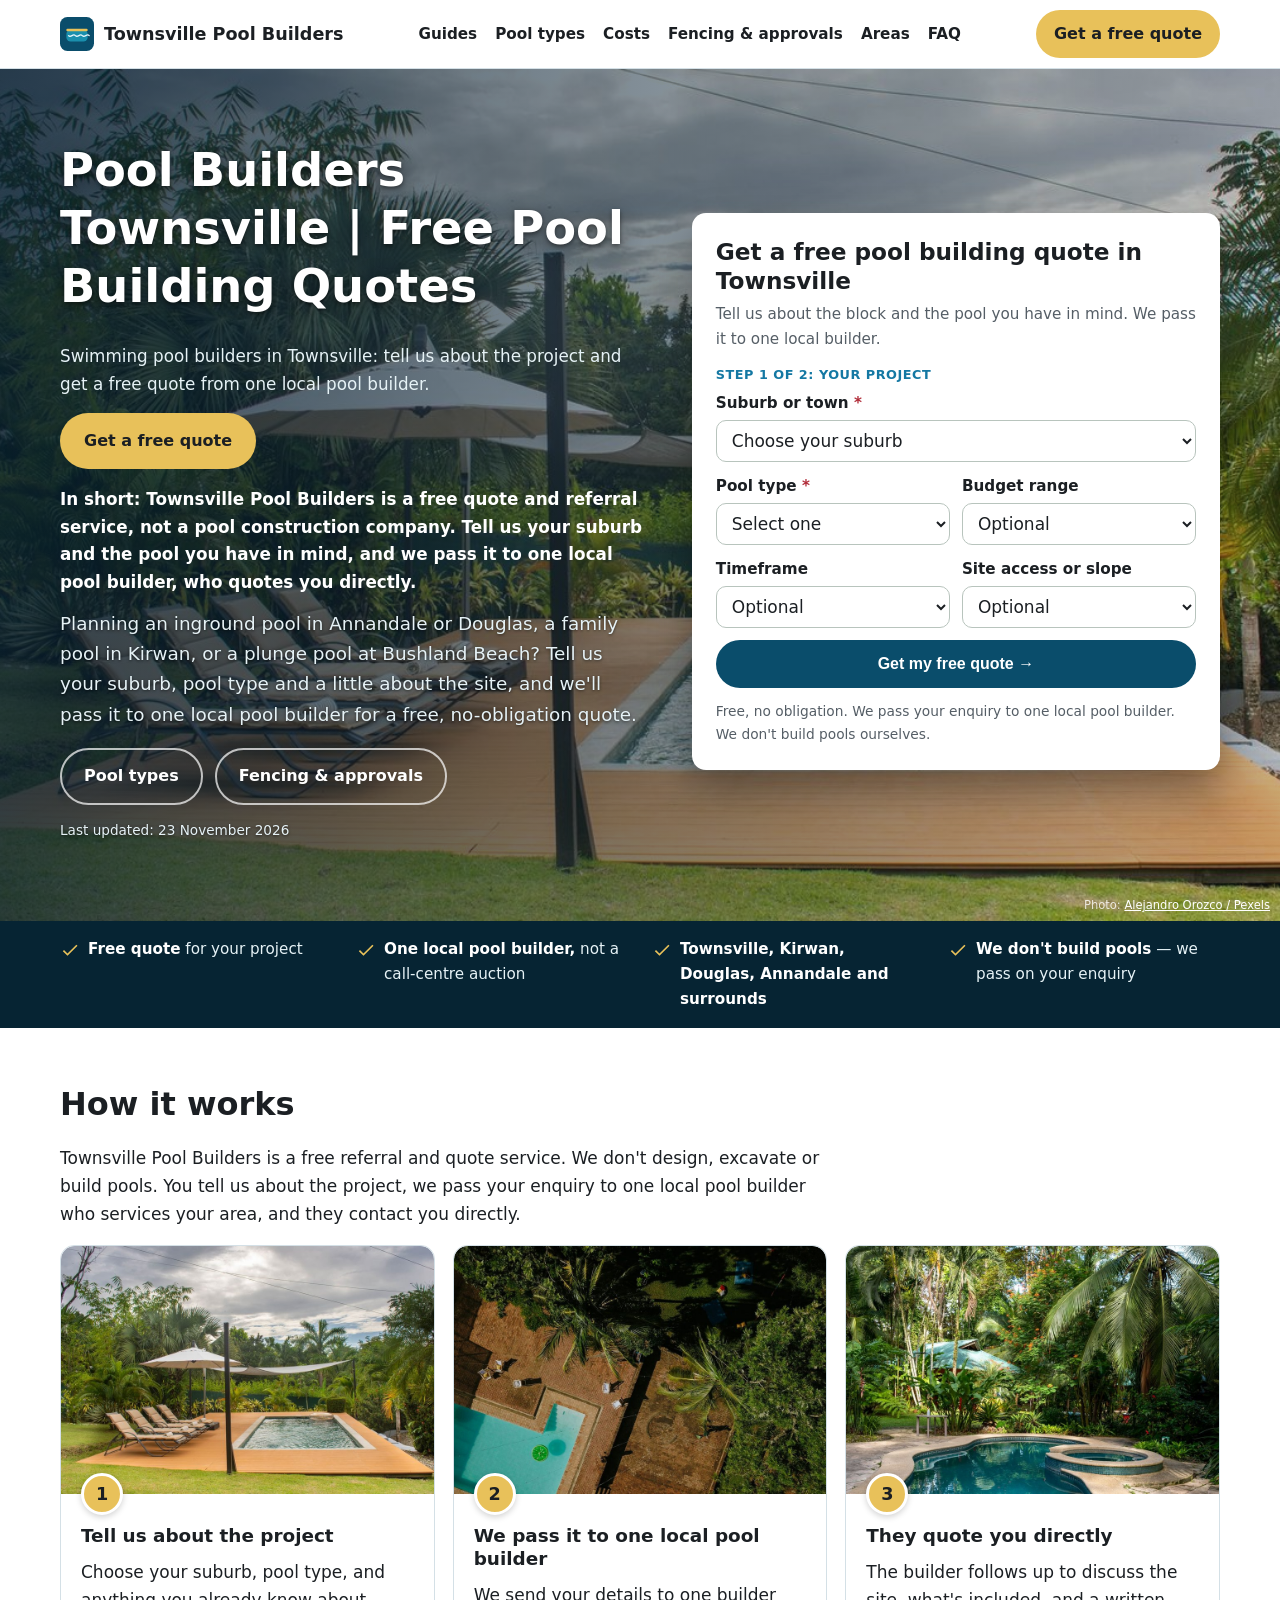
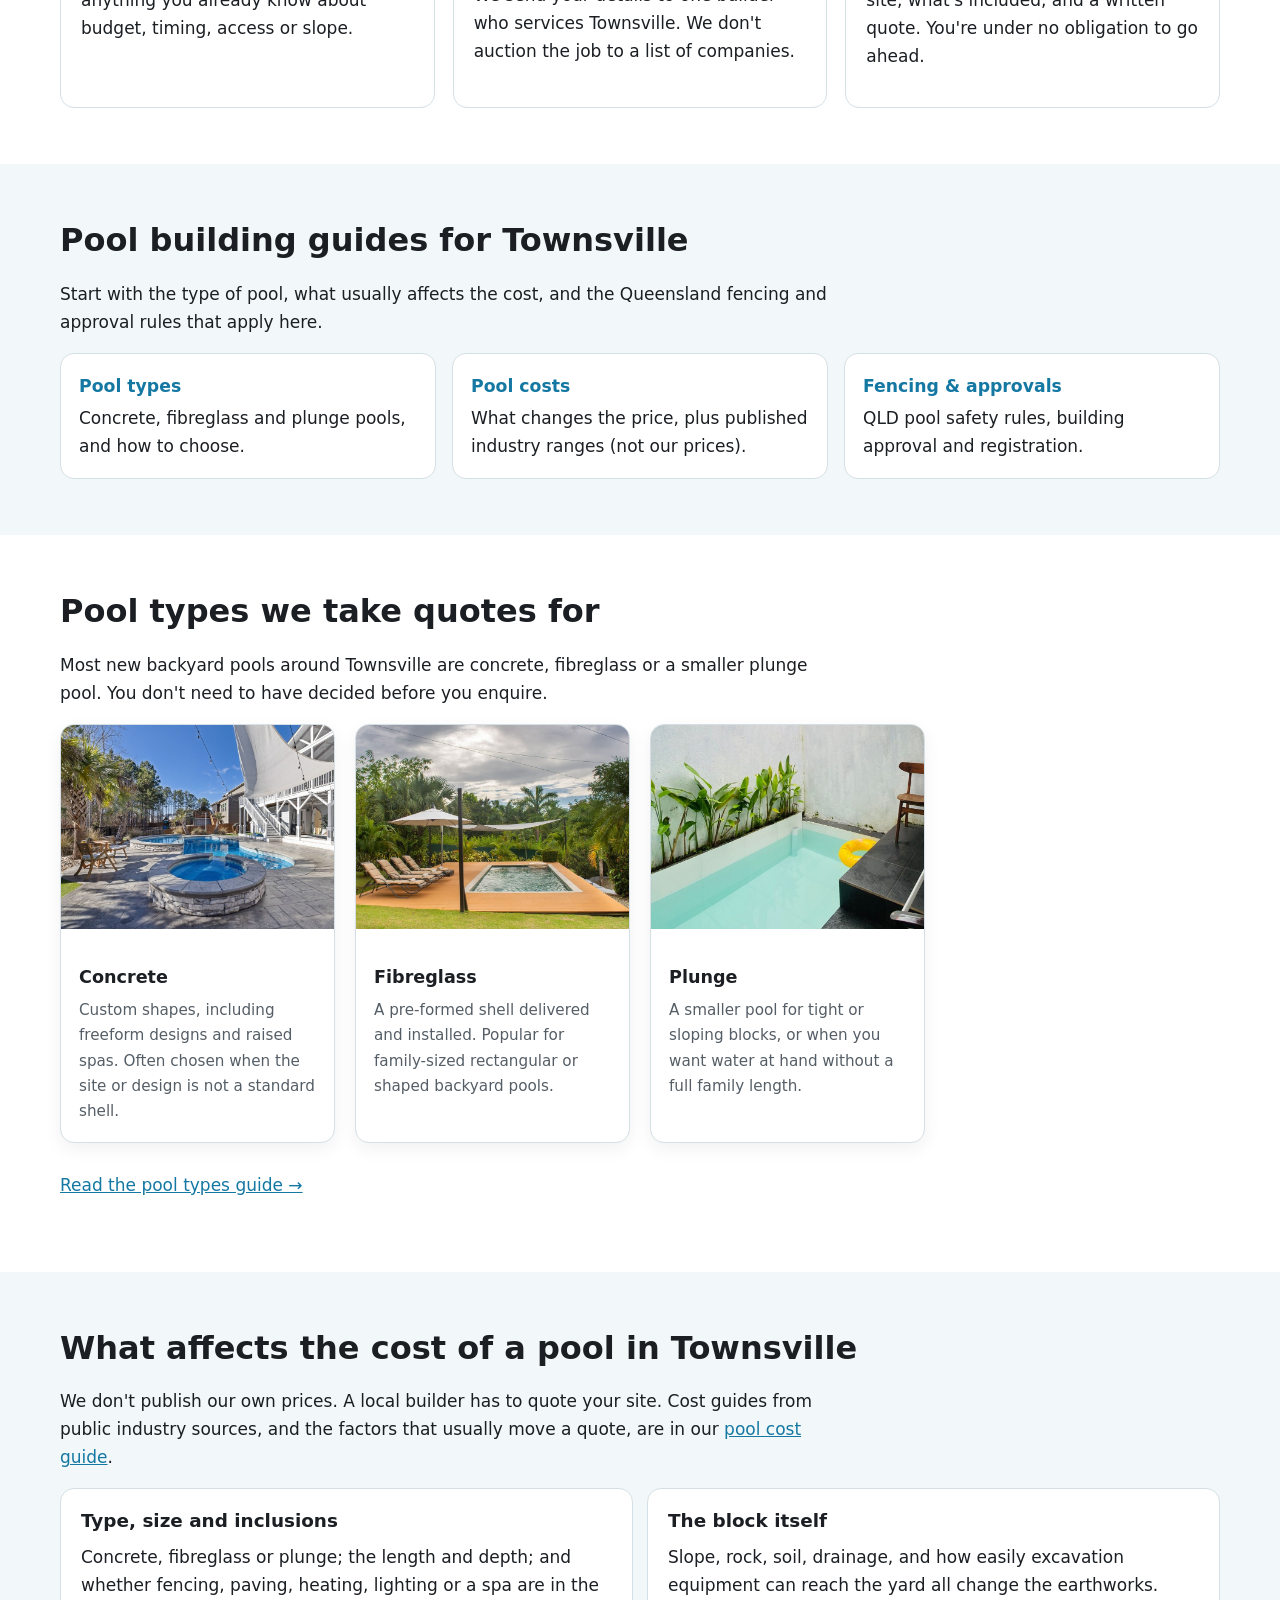
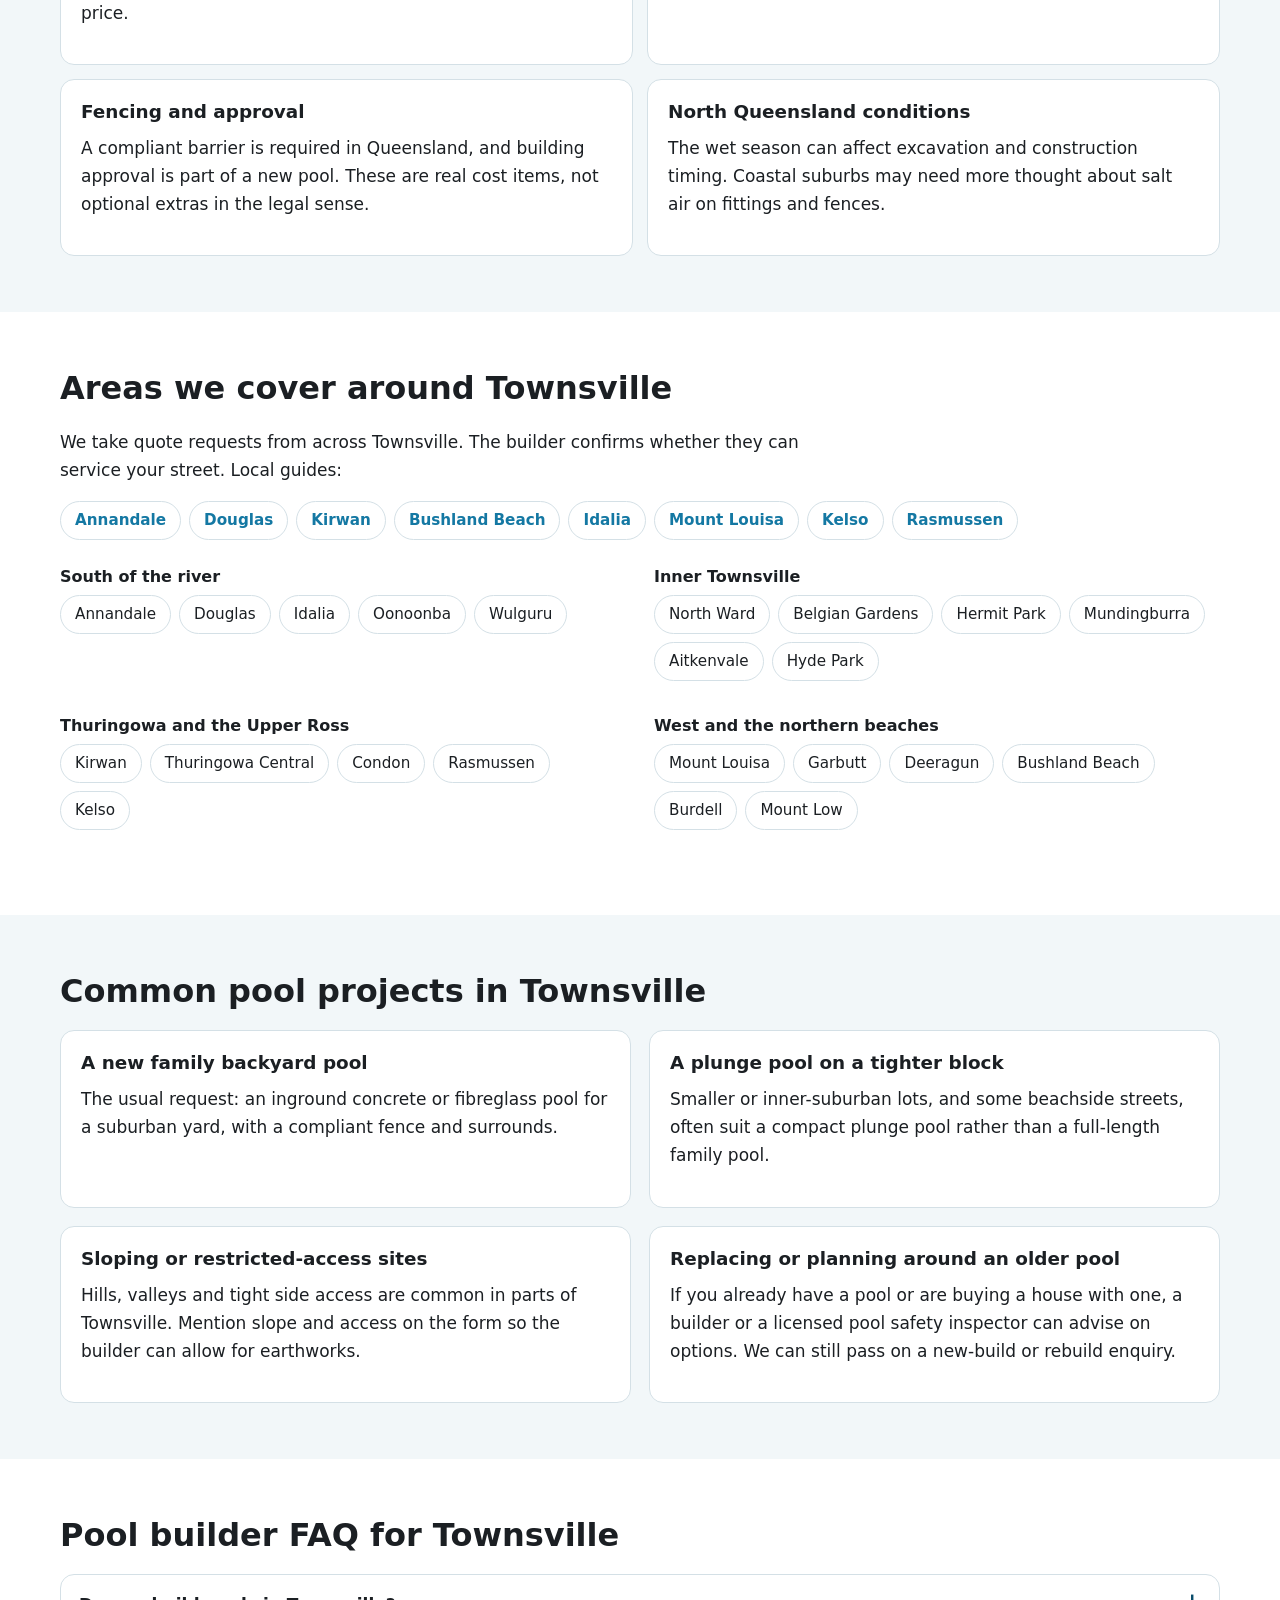
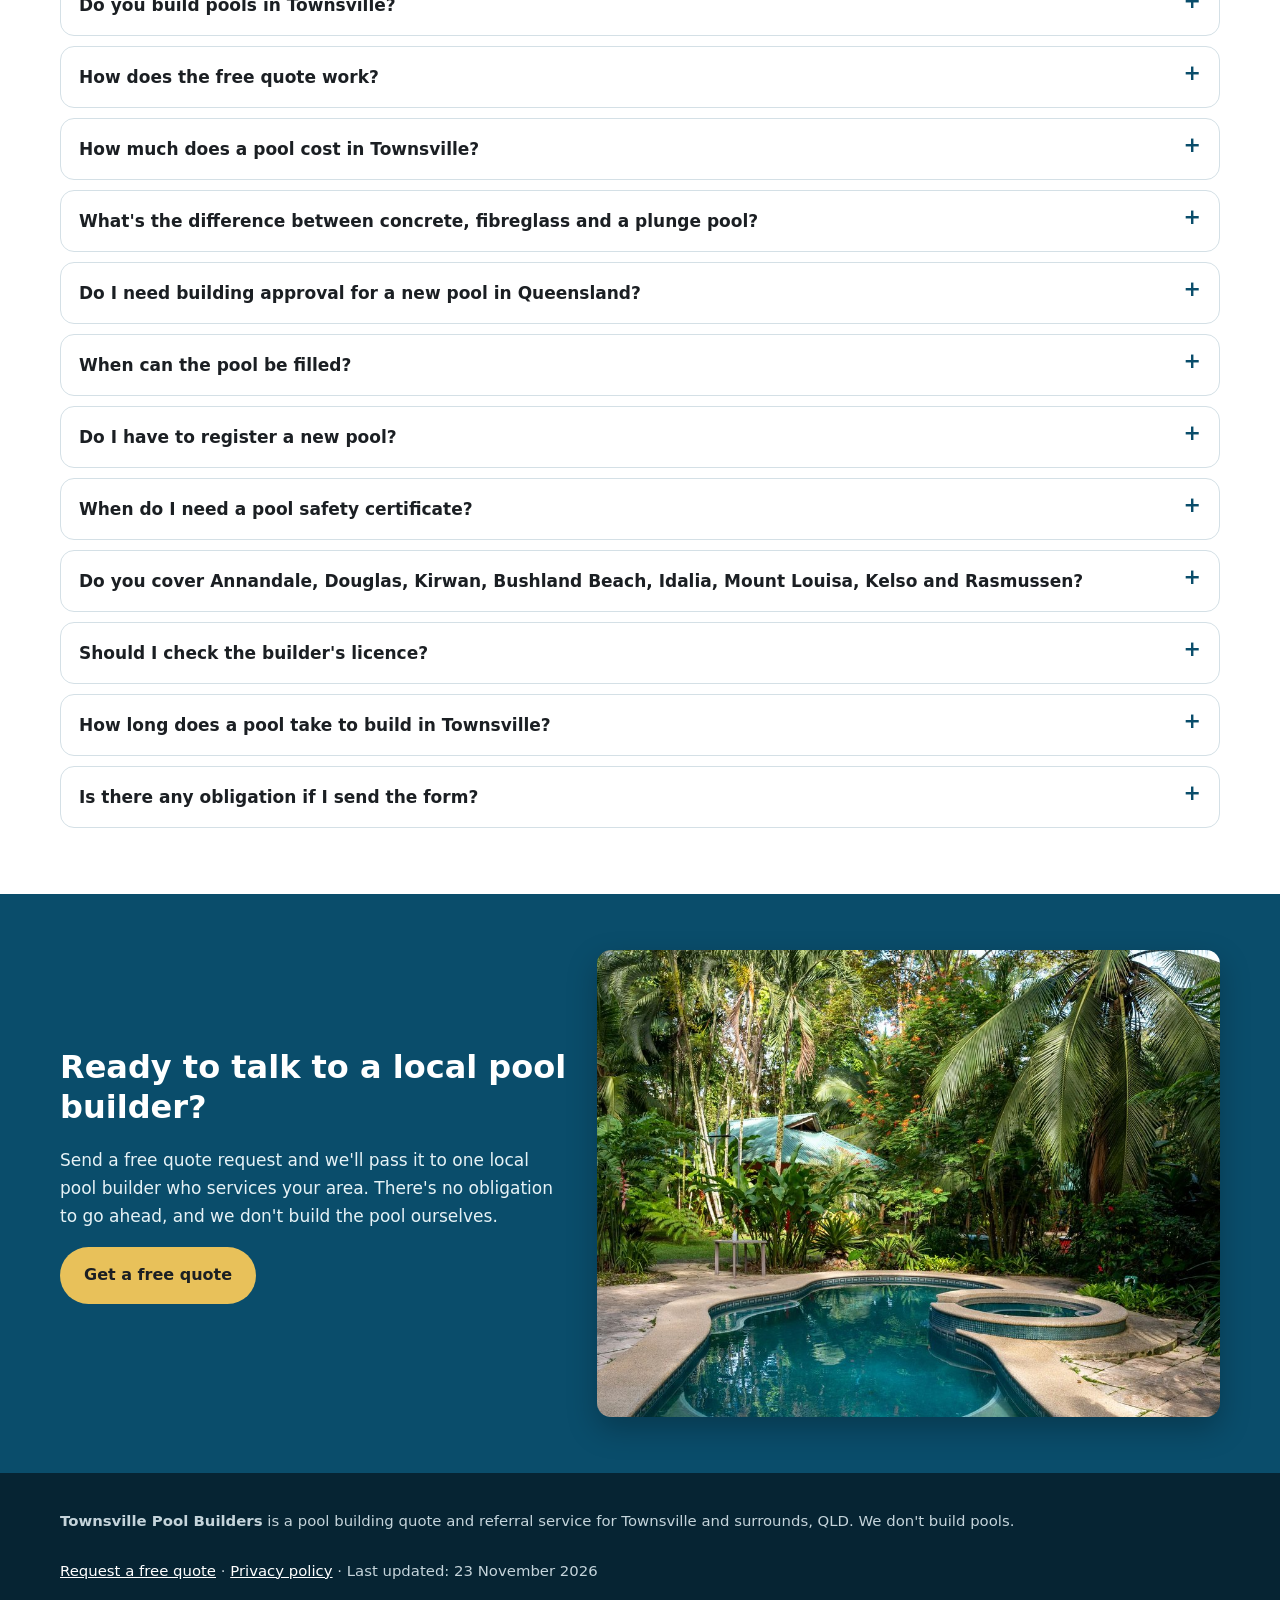
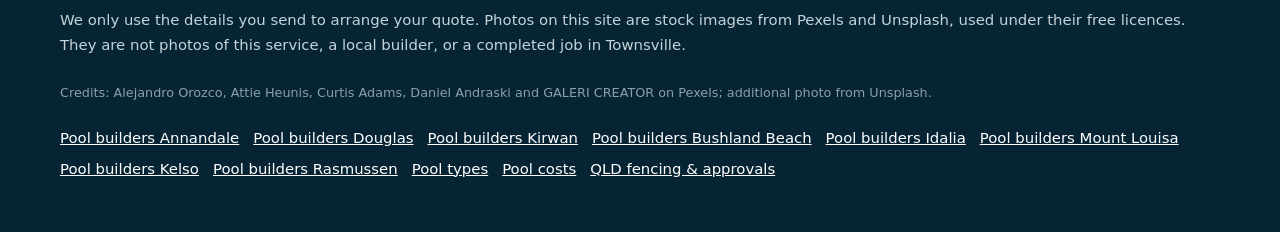
==== index.html @ 5fdb7c72 "Initial townsvillepoolbuilders.com.au lead site (static GitHub Pages)" ====
<!doctype html>
<html lang="en-AU">
<head>
<meta charset="utf-8">
<!-- Search Console verification meta tag goes here once the property is created -->
<meta name="viewport" content="width=device-width, initial-scale=1">
<title>Pool Builders Townsville | Free Pool Building Quotes</title>
<meta name="description" content="Pool builders in Townsville, including Annandale, Douglas, Kirwan, Bushland Beach, Idalia, Mount Louisa, Kelso and Rasmussen. Get a free quote from one local pool builder. We don&#x27;t build pools ourselves.">
<link rel="canonical" href="https://townsvillepoolbuilders.com.au/">
<link rel="icon" href="favicon.svg" type="image/svg+xml">
<meta name="theme-color" content="#0a4d6b">
<meta property="og:type" content="website">
<meta property="og:locale" content="en_AU">
<meta property="og:site_name" content="Townsville Pool Builders">
<meta property="og:title" content="Pool Builders Townsville | Free Pool Building Quotes">
<meta property="og:description" content="Pool builders in Townsville, including Annandale, Douglas, Kirwan, Bushland Beach, Idalia, Mount Louisa, Kelso and Rasmussen. Get a free quote from one local pool builder. We don&#x27;t build pools ourselves.">
<meta property="og:url" content="https://townsvillepoolbuilders.com.au/">
<meta property="og:image" content="https://townsvillepoolbuilders.com.au/img/hero.jpg">
<meta name="twitter:card" content="summary_large_image">
<meta name="twitter:image" content="https://townsvillepoolbuilders.com.au/img/hero.jpg">
<script>document.documentElement.classList.add('js')</script>
<link rel="stylesheet" href="styles.css">
<!-- GA4: Google tag (gtag.js) goes here once the GA4 property for townsvillepoolbuilders.com.au is created.
<script async src="https://www.googletagmanager.com/gtag/js?id=G-XXXXXXXXXX"></script>
<script>window.dataLayer=window.dataLayer||[];function gtag(){dataLayer.push(arguments);}gtag('js',new Date());gtag('config','G-XXXXXXXXXX');</script>
-->
<script type="application/ld+json">
{
 "@context": "https://schema.org",
 "@type": "WebPage",
 "@id": "https://townsvillepoolbuilders.com.au/#webpage",
 "url": "https://townsvillepoolbuilders.com.au/",
 "name": "Pool Builders Townsville | Free Pool Building Quotes",
 "description": "Pool builders in Townsville, including Annandale, Douglas, Kirwan, Bushland Beach, Idalia, Mount Louisa, Kelso and Rasmussen. Get a free quote from one local pool builder. We don't build pools ourselves.",
 "inLanguage": "en-AU",
 "dateModified": "2026-11-23",
 "isPartOf": { "@id": "https://townsvillepoolbuilders.com.au/#website" },
 "about": { "@id": "https://townsvillepoolbuilders.com.au/#business" }
}
</script>
<script type="application/ld+json">
{
 "@context": "https://schema.org",
 "@type": "LocalBusiness",
 "@id": "https://townsvillepoolbuilders.com.au/#business",
 "name": "Townsville Pool Builders",
 "url": "https://townsvillepoolbuilders.com.au/",
 "description": "Pool builders in Townsville, including Annandale, Douglas, Kirwan, Bushland Beach, Idalia, Mount Louisa, Kelso and Rasmussen. Get a free quote from one local pool builder. We don't build pools ourselves. A free referral and quote service. It doesn't build pools; one local pool builder quotes and builds.",
 "image": "https://townsvillepoolbuilders.com.au/img/hero.jpg",
 "areaServed": [
  {
   "@type": "Place",
   "name": "Townsville City Council, QLD"
  },
  {
   "@type": "Place",
   "name": "Townsville City, QLD, QLD"
  },
  {
   "@type": "Place",
   "name": "Annandale, QLD, QLD"
  },
  {
   "@type": "Place",
   "name": "Douglas, QLD, QLD"
  },
  {
   "@type": "Place",
   "name": "Kirwan, QLD, QLD"
  },
  {
   "@type": "Place",
   "name": "Bushland Beach, QLD, QLD"
  },
  {
   "@type": "Place",
   "name": "Idalia, QLD, QLD"
  },
  {
   "@type": "Place",
   "name": "Mount Louisa, QLD, QLD"
  },
  {
   "@type": "Place",
   "name": "Kelso, QLD, QLD"
  },
  {
   "@type": "Place",
   "name": "Rasmussen, QLD, QLD"
  },
  {
   "@type": "Place",
   "name": "North Ward, QLD, QLD"
  },
  {
   "@type": "Place",
   "name": "Aitkenvale, QLD, QLD"
  },
  {
   "@type": "Place",
   "name": "Deeragun, QLD, QLD"
  }
 ],
 "knowsAbout": ["Pool builders", "Inground pools", "Fibreglass pools", "Concrete pools", "Plunge pools", "Queensland pool fencing and approvals"]
}
</script>
<script type="application/ld+json">
{
 "@context": "https://schema.org",
 "@type": "WebSite",
 "dateModified": "2026-11-23",
 "@id": "https://townsvillepoolbuilders.com.au/#website",
 "name": "Townsville Pool Builders",
 "url": "https://townsvillepoolbuilders.com.au/",
 "inLanguage": "en-AU"
}
</script>
<script type="application/ld+json">
{
 "@context": "https://schema.org",
 "@type": "Service",
 "@id": "https://townsvillepoolbuilders.com.au/#service",
 "name": "Pool building quotes in Townsville",
 "serviceType": "Pool builder referral and quote service",
 "description": "Free pool building quotes in Townsville and surrounding suburbs. We pass your request to one local pool builder. We don't build pools.",
 "url": "https://townsvillepoolbuilders.com.au/",
 "provider": { "@id": "https://townsvillepoolbuilders.com.au/#business" },
 "areaServed": [
  {
   "@type": "Place",
   "name": "Townsville City Council, QLD"
  },
  {
   "@type": "Place",
   "name": "Townsville City, QLD, QLD"
  },
  {
   "@type": "Place",
   "name": "Annandale, QLD, QLD"
  },
  {
   "@type": "Place",
   "name": "Douglas, QLD, QLD"
  },
  {
   "@type": "Place",
   "name": "Kirwan, QLD, QLD"
  },
  {
   "@type": "Place",
   "name": "Bushland Beach, QLD, QLD"
  },
  {
   "@type": "Place",
   "name": "Idalia, QLD, QLD"
  },
  {
   "@type": "Place",
   "name": "Mount Louisa, QLD, QLD"
  },
  {
   "@type": "Place",
   "name": "Kelso, QLD, QLD"
  },
  {
   "@type": "Place",
   "name": "Rasmussen, QLD, QLD"
  },
  {
   "@type": "Place",
   "name": "North Ward, QLD, QLD"
  },
  {
   "@type": "Place",
   "name": "Aitkenvale, QLD, QLD"
  },
  {
   "@type": "Place",
   "name": "Deeragun, QLD, QLD"
  }
 ]
}
</script>
<script type="application/ld+json">
{
 "@context": "https://schema.org",
 "@type": "FAQPage",
 "mainEntity": [
  {
   "@type": "Question",
   "name": "Do you build pools in Townsville?",
   "acceptedAnswer": {
    "@type": "Answer",
    "text": "No. Townsville Pool Builders is a free referral and quote service. We don't design, excavate or build pools. We pass your enquiry to one local pool builder who services your area, and they contact you directly."
   }
  },
  {
   "@type": "Question",
   "name": "How does the free quote work?",
   "acceptedAnswer": {
    "@type": "Answer",
    "text": "Fill in the form with your suburb, the pool type you have in mind, and your contact details. We send that to one local pool builder. They follow up about a site visit and a written quote. There's no charge to enquire and no obligation to go ahead."
   }
  },
  {
   "@type": "Question",
   "name": "How much does a pool cost in Townsville?",
   "acceptedAnswer": {
    "@type": "Answer",
    "text": "It depends on the type, size, site, access, fencing and what's included. We don't publish our own prices. Public industry guides (linked in our <a href=\"/pool-costs/\">pool cost guide</a>) give national or Queensland ranges only. A local builder has to quote your block."
   }
  },
  {
   "@type": "Question",
   "name": "What's the difference between concrete, fibreglass and a plunge pool?",
   "acceptedAnswer": {
    "@type": "Answer",
    "text": "Concrete is built on site and can be custom shaped. Fibreglass is a pre-formed shell delivered and installed. A plunge pool is a smaller pool, in either construction, often used on tighter blocks. You can choose “Not sure” on the form. See our <a href=\"/pool-types/\">pool types guide</a>."
   }
  },
  {
   "@type": "Question",
   "name": "Do I need building approval for a new pool in Queensland?",
   "acceptedAnswer": {
    "@type": "Answer",
    "text": "Yes. The Queensland Government and the QBCC say a new swimming pool needs building development approval and must comply with the pool safety laws. In most cases the builder engages a private building certifier, who lodges documents with the local council. See our <a href=\"/qld-pool-fencing-approvals/\">fencing and approvals guide</a>."
   }
  },
  {
   "@type": "Question",
   "name": "When can the pool be filled?",
   "acceptedAnswer": {
    "@type": "Answer",
    "text": "The QBCC says the certifier who approved the pool must inspect and certify the pool fence before the pool is filled to a depth of 300 mm or more. A temporary fence can only be used in limited, certified circumstances."
   }
  },
  {
   "@type": "Question",
   "name": "Do I have to register a new pool?",
   "acceptedAnswer": {
    "@type": "Answer",
    "text": "Yes. All regulated pools must be registered with the QBCC. Registration is done through the QBCC pool register. The Queensland Government says you can be fined if the pool isn't registered."
   }
  },
  {
   "@type": "Question",
   "name": "When do I need a pool safety certificate?",
   "acceptedAnswer": {
    "@type": "Answer",
    "text": "A Form 23 pool safety certificate, issued only by a QBCC-licensed pool safety inspector, is required when you sell, buy or lease a property with a regulated pool. It is valid for two years for a non-shared pool and one year for a shared pool. A recent Form 17 from a building certifier can replace it in some cases."
   }
  },
  {
   "@type": "Question",
   "name": "Do you cover Annandale, Douglas, Kirwan, Bushland Beach, Idalia, Mount Louisa, Kelso and Rasmussen?",
   "acceptedAnswer": {
    "@type": "Answer",
    "text": "Yes, we take quote requests from across Townsville and those suburbs, and from nearby areas. The local builder confirms whether they can service your street."
   }
  },
  {
   "@type": "Question",
   "name": "Should I check the builder's licence?",
   "acceptedAnswer": {
    "@type": "Answer",
    "text": "Yes. The QBCC recommends checking the pool builder's licence and licence history before you accept a quote or sign a contract. For domestic building work over $3,300 you also need a written contract and the cooling-off and deposit rules in the QBCC's “Build a pool” guidance."
   }
  },
  {
   "@type": "Question",
   "name": "How long does a pool take to build in Townsville?",
   "acceptedAnswer": {
    "@type": "Answer",
    "text": "It varies with the pool type, the site, approvals and weather, including the wet season in North Queensland. We don't publish a standard timeframe. Ask the builder when they quote, and what's assumed in that estimate."
   }
  },
  {
   "@type": "Question",
   "name": "Is there any obligation if I send the form?",
   "acceptedAnswer": {
    "@type": "Answer",
    "text": "No. The request is free. You're not obliged to accept the quote or to go ahead with a build."
   }
  }
 ]
}
</script>


</head>
<body>
<a class="skip-link" href="#main">Skip to content</a>
<header class="site-header">
  <div class="wrap">
    <a class="brand" href="/" aria-label="Townsville Pool Builders home">
      <svg viewBox="0 0 64 64" aria-hidden="true"><rect width="64" height="64" rx="14" fill="#0a4d6b"/><rect x="12" y="24" width="40" height="22" rx="8" fill="#1a8fad"/><path d="M16 35c5 5 8-5 13 0s8-5 13 0 8-5 13 0" fill="none" stroke="#e8f6fb" stroke-width="2.4" stroke-linecap="round"/><rect x="12" y="22" width="40" height="5" rx="2" fill="#e8c15a"/></svg>
      Townsville Pool Builders
    </a>
    <nav class="nav" aria-label="Main">
      <a href="/#guides">Guides</a><a href="/pool-types/">Pool types</a><a href="/pool-costs/">Costs</a><a href="/qld-pool-fencing-approvals/">Fencing &amp; approvals</a><a href="/#areas">Areas</a><a href="/#faq">FAQ</a>
    </nav>
    <a class="btn btn-call header-call" href="#quote">Get a free quote</a>
  </div>
</header>
<main id="main">
<section class="hero" aria-labelledby="h1">
  <picture class="hero-bg">
    <source media="(max-width: 700px)" srcset="img/hero-mobile.jpg" width="684" height="720">
    <img src="img/hero.jpg" width="1280" height="720" alt="Rectangular inground pool with a timber deck, sun lounges and tropical planting" fetchpriority="high" decoding="async">
  </picture>
  <div class="wrap hero-grid">
    <div class="hero-copy">
      <h1 id="h1">Pool Builders Townsville | Free Pool Building Quotes</h1>
      <p class="h3-tag">Swimming pool builders in Townsville: tell us about the project and get a free quote from one local pool builder.</p>
      <p class="h3-cta"><a class="btn btn-call btn-xl" href="#quote">Get a free quote</a></p>
      <p class="summary">In short: Townsville Pool Builders is a free quote and referral service, not a pool construction company. Tell us your suburb and the pool you have in mind, and we pass it to one local pool builder, who quotes you directly.</p>
      <p class="lead">Planning an inground pool in Annandale or Douglas, a family pool in Kirwan, or a plunge pool at Bushland Beach? Tell us your suburb, pool type and a little about the site, and we'll pass it to one local pool builder for a free, no-obligation quote.</p>
      <div class="ctas"><a class="btn btn-ghost" href="/pool-types/">Pool types</a><a class="btn btn-ghost" href="/qld-pool-fencing-approvals/">Fencing &amp; approvals</a></div>
      <p class="updated">Last updated: 23 November 2026</p>
    </div>
    <div class="hero-form-card" id="quote">
      <h2 id="quote-h">Get a free pool building quote in Townsville</h2>
      <p class="form-intro">Tell us about the block and the pool you have in mind. We pass it to one local builder.</p>
      <form class="quote-form two-step" id="quote-form" action="https://formsubmit.co/quotes@townsvillepoolbuilders.com.au" method="post" novalidate>
        <input type="hidden" name="_subject" value="New quote request – townsvillepoolbuilders.com.au">
        <input type="hidden" name="_captcha" value="true">
        <input type="hidden" name="_template" value="table">
        <input type="hidden" name="_next" value="https://townsvillepoolbuilders.com.au/thanks.html?lead=1">
        <input type="hidden" name="_autoresponse" value="Thanks for your pool building request. We&#x27;ve received it and are passing it to a local pool builder, who&#x27;ll be in touch shortly about your project.">
        <input type="text" name="_honey" style="display:none" tabindex="-1" autocomplete="off" aria-hidden="true">
        <input type="hidden" name="source" value="townsvillepoolbuilders.com.au">
        <fieldset class="step step-1">
          <legend class="step-label">Step 1 of 2: your project</legend>
          <div class="full"><label for="suburb">Suburb or town <span class="req" aria-hidden="true">*</span></label>
            <select id="suburb" name="suburb" required><option value="">Choose your suburb</option><option>Townsville City</option><option>North Ward</option><option>Belgian Gardens</option><option>South Townsville</option><option>Railway Estate</option><option>Hermit Park</option><option>Mundingburra</option><option>Pimlico</option><option>Aitkenvale</option><option>Annandale</option><option>Douglas</option><option>Idalia</option><option>Oonoonba</option><option>Wulguru</option><option>Stuart</option><option>Garbutt</option><option>Mount Louisa</option><option>Cranbrook</option><option>Heatley</option><option>Vincent</option><option>Gulliver</option><option>Currajong</option><option>West End</option><option>Hyde Park</option><option>Kirwan</option><option>Thuringowa Central</option><option>Condon</option><option>Rasmussen</option><option>Kelso</option><option>Deeragun</option><option>Bushland Beach</option><option>Burdell</option><option>Mount Low</option><option>Bohle Plains</option><option>Alice River</option><option value="Other">Other (tell us below)</option></select></div>
          <div class="full other-wrap"><label for="suburb_other">Other suburb or town</label><input id="suburb_other" name="suburb_other" type="text" autocomplete="address-level2"></div>
          <div><label for="pool_type">Pool type <span class="req" aria-hidden="true">*</span></label>
            <select id="pool_type" name="pool_type" required>
              <option value="">Select one</option>
              <option>Concrete</option>
              <option>Fibreglass</option>
              <option>Plunge</option>
              <option>Not sure</option>
            </select></div>
          <div><label for="budget">Budget range</label>
            <select id="budget" name="budget">
              <option value="">Optional</option>
              <option>Under $40,000</option>
              <option>$40,000–$70,000</option>
              <option>$70,000–$100,000</option>
              <option>$100,000–$150,000</option>
              <option>$150,000 or more</option>
              <option>Not sure / want advice</option>
            </select></div>
          <div><label for="timeframe">Timeframe</label>
            <select id="timeframe" name="timeframe">
              <option value="">Optional</option>
              <option>ASAP / within a month</option>
              <option>Next 1–3 months</option>
              <option>3–6 months</option>
              <option>6–12 months</option>
              <option>Just researching</option>
            </select></div>
          <div><label for="site">Site access or slope</label>
            <select id="site" name="site_access">
              <option value="">Optional</option>
              <option>Easy access, fairly level</option>
              <option>Narrow side access</option>
              <option>Sloping block</option>
              <option>Restricted access / tight site</option>
              <option>Not sure</option>
            </select></div>
          <div class="full js-only"><button class="btn btn-primary btn-block" type="button" id="to-step-2">Get my free quote →</button></div>
          <p class="microcopy full">Free, no obligation. We pass your enquiry to one local pool builder. We don't build pools ourselves.</p>
          <p class="form-error full" id="step1-error" role="alert" hidden>Please choose your suburb and pool type.</p>
        </fieldset>
        <fieldset class="step step-2" id="step-2">
          <legend class="step-label">Step 2 of 2: your details</legend>
          <div><label for="name">Name <span class="req" aria-hidden="true">*</span></label><input id="name" name="name" type="text" autocomplete="name" required></div>
          <div><label for="phone">Phone <span class="req" aria-hidden="true">*</span></label><input id="phone" name="phone" type="tel" autocomplete="tel" inputmode="tel" required></div>
          <div class="full"><label for="email">Email <span class="req" aria-hidden="true">*</span></label><input id="email" name="email" type="email" autocomplete="email" required></div>
          <div class="full"><label for="message">Anything else we should pass on?</label><textarea id="message" name="message" rows="2" placeholder="e.g. fibreglass family pool in Annandale, sloping backyard, want fencing included"></textarea></div>
          <p class="consent full">By sending this form you agree we can share your details with one local pool builder so they can quote for your project. See our <a href="privacy.html">privacy policy</a>.</p>
          <div class="full step2-actions"><button class="btn btn-primary" type="submit">Send my quote request</button><button class="btn-link js-only" type="button" id="back-1">← Back</button></div>
        </fieldset>
      </form>
    </div>
  </div>
  <p class="photo-credit">Photo: <a href="https://www.pexels.com/photo/tropical-backyard-pool-with-lounge-chairs-32509620/" rel="noopener">Alejandro Orozco / Pexels</a></p>
</section>
<section class="trust" aria-label="Why use this service">
  <ul class="wrap trust-list">
    <li><svg viewBox="0 0 24 24" aria-hidden="true"><path fill="currentColor" d="M9 16.2 4.8 12l-1.4 1.4L9 19 21 7l-1.4-1.4z"/></svg><span><strong>Free quote</strong> for your project</span></li>
    <li><svg viewBox="0 0 24 24" aria-hidden="true"><path fill="currentColor" d="M9 16.2 4.8 12l-1.4 1.4L9 19 21 7l-1.4-1.4z"/></svg><span><strong>One local pool builder,</strong> not a call-centre auction</span></li>
    <li><svg viewBox="0 0 24 24" aria-hidden="true"><path fill="currentColor" d="M9 16.2 4.8 12l-1.4 1.4L9 19 21 7l-1.4-1.4z"/></svg><span><strong>Townsville, Kirwan, Douglas, Annandale and surrounds</strong></span></li>
    <li><svg viewBox="0 0 24 24" aria-hidden="true"><path fill="currentColor" d="M9 16.2 4.8 12l-1.4 1.4L9 19 21 7l-1.4-1.4z"/></svg><span><strong>We don't build pools</strong> — we pass on your enquiry</span></li>
  </ul>
</section>
<section id="how" aria-labelledby="how-h">
  <div class="wrap">
    <h2 id="how-h">How it works</h2>
    <p class="intro">Townsville Pool Builders is a free referral and quote service. We don't design, excavate or build pools. You tell us about the project, we pass your enquiry to one local pool builder who services your area, and they contact you directly.</p>
    <div class="grid grid-3">
      <article class="card step-card">
        <div class="step-img"><img src="img/step1.jpg" width="900" height="600" alt="Backyard with an inground pool and timber deck, used to illustrate telling us about your project" decoding="async"></div>
        <div class="step-body"><span class="step-num">1</span>
          <h3>Tell us about the project</h3>
          <p>Choose your suburb, pool type, and anything you already know about budget, timing, access or slope.</p>
        </div>
      </article>
      <article class="card step-card">
        <div class="step-img"><img src="img/step2.jpg" width="900" height="600" alt="Aerial view of a backyard and pool, used to illustrate passing the enquiry to a local builder" decoding="async"></div>
        <div class="step-body"><span class="step-num">2</span>
          <h3>We pass it to one local pool builder</h3>
          <p>We send your details to one builder who services Townsville. We don't auction the job to a list of companies.</p>
        </div>
      </article>
      <article class="card step-card">
        <div class="step-img"><img src="img/step3.jpg" width="900" height="600" alt="Freeform backyard pool surrounded by tropical plants, used to illustrate a builder quote and site visit" decoding="async"></div>
        <div class="step-body"><span class="step-num">3</span>
          <h3>They quote you directly</h3>
          <p>The builder follows up to discuss the site, what's included, and a written quote. You're under no obligation to go ahead.</p>
        </div>
      </article>
    </div>
  </div>
</section>
<section class="alt" id="guides" aria-labelledby="guides-h">
  <div class="wrap">
    <h2 id="guides-h">Pool building guides for Townsville</h2>
    <p class="intro">Start with the type of pool, what usually affects the cost, and the Queensland fencing and approval rules that apply here.</p>
    <div class="guide-cards">
      <a href="/pool-types/"><strong>Pool types</strong> Concrete, fibreglass and plunge pools, and how to choose.</a>
      <a href="/pool-costs/"><strong>Pool costs</strong> What changes the price, plus published industry ranges (not our prices).</a>
      <a href="/qld-pool-fencing-approvals/"><strong>Fencing &amp; approvals</strong> QLD pool safety rules, building approval and registration.</a>
    </div>
  </div>
</section>
<section id="types" aria-labelledby="types-h">
  <div class="wrap">
    <h2 id="types-h">Pool types we take quotes for</h2>
    <p class="intro">Most new backyard pools around Townsville are concrete, fibreglass or a smaller plunge pool. You don't need to have decided before you enquire.</p>
    <div class="photo-cards type-grid">
      <a class="photo-card" href="/pool-types/#concrete">
        <span class="pc-img"><img src="img/type-concrete.jpg" width="900" height="675" alt="Concrete backyard pool with a raised spa and paved surround" decoding="async"></span>
        <span class="pc-body"><strong class="pc-title">Concrete</strong><span class="pc-text">Custom shapes, including freeform designs and raised spas. Often chosen when the site or design is not a standard shell.</span></span>
      </a>
      <a class="photo-card" href="/pool-types/#fibreglass">
        <span class="pc-img"><img src="img/type-fibreglass.jpg" width="900" height="675" alt="Rectangular inground pool with a timber deck and sun lounges" decoding="async"></span>
        <span class="pc-body"><strong class="pc-title">Fibreglass</strong><span class="pc-text">A pre-formed shell delivered and installed. Popular for family-sized rectangular or shaped backyard pools.</span></span>
      </a>
      <a class="photo-card" href="/pool-types/#plunge">
        <span class="pc-img"><img src="img/type-plunge.jpg" width="900" height="675" alt="Compact plunge pool in a small courtyard with planting along one side" decoding="async"></span>
        <span class="pc-body"><strong class="pc-title">Plunge</strong><span class="pc-text">A smaller pool for tight or sloping blocks, or when you want water at hand without a full family length.</span></span>
      </a>
    </div>
    <p><a href="/pool-types/">Read the pool types guide →</a></p>
  </div>
</section>
<section class="alt" id="costs" aria-labelledby="costs-h">
  <div class="wrap">
    <h2 id="costs-h">What affects the cost of a pool in Townsville</h2>
    <p class="intro">We don't publish our own prices. A local builder has to quote your site. Cost guides from public industry sources, and the factors that usually move a quote, are in our <a href="/pool-costs/">pool cost guide</a>.</p>
    <div class="factor-grid">
      <article class="card"><h3>Type, size and inclusions</h3><p>Concrete, fibreglass or plunge; the length and depth; and whether fencing, paving, heating, lighting or a spa are in the price.</p></article>
      <article class="card"><h3>The block itself</h3><p>Slope, rock, soil, drainage, and how easily excavation equipment can reach the yard all change the earthworks.</p></article>
      <article class="card"><h3>Fencing and approval</h3><p>A compliant barrier is required in Queensland, and building approval is part of a new pool. These are real cost items, not optional extras in the legal sense.</p></article>
      <article class="card"><h3>North Queensland conditions</h3><p>The wet season can affect excavation and construction timing. Coastal suburbs may need more thought about salt air on fittings and fences.</p></article>
    </div>
  </div>
</section>
<section id="areas" aria-labelledby="areas-h">
  <div class="wrap">
    <h2 id="areas-h">Areas we cover around Townsville</h2>
    <p class="intro">We take quote requests from across Townsville. The builder confirms whether they can service your street. Local guides:</p>
    <ul class="areas"><li><a href="/pool-builders-annandale/">Annandale</a></li><li><a href="/pool-builders-douglas/">Douglas</a></li><li><a href="/pool-builders-kirwan/">Kirwan</a></li><li><a href="/pool-builders-bushland-beach/">Bushland Beach</a></li><li><a href="/pool-builders-idalia/">Idalia</a></li><li><a href="/pool-builders-mount-louisa/">Mount Louisa</a></li><li><a href="/pool-builders-kelso/">Kelso</a></li><li><a href="/pool-builders-rasmussen/">Rasmussen</a></li></ul>
    <div class="area-groups">
    <div class="area-group"><h3>South of the river</h3>
      <ul class="areas"><li>Annandale</li><li>Douglas</li><li>Idalia</li><li>Oonoonba</li><li>Wulguru</li></ul></div>
    <div class="area-group"><h3>Inner Townsville</h3>
      <ul class="areas"><li>North Ward</li><li>Belgian Gardens</li><li>Hermit Park</li><li>Mundingburra</li><li>Aitkenvale</li><li>Hyde Park</li></ul></div>
    <div class="area-group"><h3>Thuringowa and the Upper Ross</h3>
      <ul class="areas"><li>Kirwan</li><li>Thuringowa Central</li><li>Condon</li><li>Rasmussen</li><li>Kelso</li></ul></div>
    <div class="area-group"><h3>West and the northern beaches</h3>
      <ul class="areas"><li>Mount Louisa</li><li>Garbutt</li><li>Deeragun</li><li>Bushland Beach</li><li>Burdell</li><li>Mount Low</li></ul></div>
    </div>
  </div>
</section>
<section class="alt" id="jobs" aria-labelledby="jobs-h">
  <div class="wrap">
    <h2 id="jobs-h">Common pool projects in Townsville</h2>
    <div class="grid grid-2">
      <article class="card"><h3>A new family backyard pool</h3><p>The usual request: an inground concrete or fibreglass pool for a suburban yard, with a compliant fence and surrounds.</p></article>
      <article class="card"><h3>A plunge pool on a tighter block</h3><p>Smaller or inner-suburban lots, and some beachside streets, often suit a compact plunge pool rather than a full-length family pool.</p></article>
      <article class="card"><h3>Sloping or restricted-access sites</h3><p>Hills, valleys and tight side access are common in parts of Townsville. Mention slope and access on the form so the builder can allow for earthworks.</p></article>
      <article class="card"><h3>Replacing or planning around an older pool</h3><p>If you already have a pool or are buying a house with one, a builder or a licensed pool safety inspector can advise on options. We can still pass on a new-build or rebuild enquiry.</p></article>
    </div>
  </div>
</section>
<section id="faq" aria-labelledby="faq-h">
  <div class="wrap">
    <h2 id="faq-h">Pool builder FAQ for Townsville</h2>
    <details><summary>Do you build pools in Townsville?</summary><p>No. Townsville Pool Builders is a free referral and quote service. We don't design, excavate or build pools. We pass your enquiry to one local pool builder who services your area, and they contact you directly.</p></details>
<details><summary>How does the free quote work?</summary><p>Fill in the form with your suburb, the pool type you have in mind, and your contact details. We send that to one local pool builder. They follow up about a site visit and a written quote. There's no charge to enquire and no obligation to go ahead.</p></details>
<details><summary>How much does a pool cost in Townsville?</summary><p>It depends on the type, size, site, access, fencing and what's included. We don't publish our own prices. Public industry guides (linked in our <a href="/pool-costs/">pool cost guide</a>) give national or Queensland ranges only. A local builder has to quote your block.</p></details>
<details><summary>What&#x27;s the difference between concrete, fibreglass and a plunge pool?</summary><p>Concrete is built on site and can be custom shaped. Fibreglass is a pre-formed shell delivered and installed. A plunge pool is a smaller pool, in either construction, often used on tighter blocks. You can choose “Not sure” on the form. See our <a href="/pool-types/">pool types guide</a>.</p></details>
<details><summary>Do I need building approval for a new pool in Queensland?</summary><p>Yes. The Queensland Government and the QBCC say a new swimming pool needs building development approval and must comply with the pool safety laws. In most cases the builder engages a private building certifier, who lodges documents with the local council. See our <a href="/qld-pool-fencing-approvals/">fencing and approvals guide</a>.</p></details>
<details><summary>When can the pool be filled?</summary><p>The QBCC says the certifier who approved the pool must inspect and certify the pool fence before the pool is filled to a depth of 300 mm or more. A temporary fence can only be used in limited, certified circumstances.</p></details>
<details><summary>Do I have to register a new pool?</summary><p>Yes. All regulated pools must be registered with the QBCC. Registration is done through the QBCC pool register. The Queensland Government says you can be fined if the pool isn't registered.</p></details>
<details><summary>When do I need a pool safety certificate?</summary><p>A Form 23 pool safety certificate, issued only by a QBCC-licensed pool safety inspector, is required when you sell, buy or lease a property with a regulated pool. It is valid for two years for a non-shared pool and one year for a shared pool. A recent Form 17 from a building certifier can replace it in some cases.</p></details>
<details><summary>Do you cover Annandale, Douglas, Kirwan, Bushland Beach, Idalia, Mount Louisa, Kelso and Rasmussen?</summary><p>Yes, we take quote requests from across Townsville and those suburbs, and from nearby areas. The local builder confirms whether they can service your street.</p></details>
<details><summary>Should I check the builder&#x27;s licence?</summary><p>Yes. The QBCC recommends checking the pool builder's licence and licence history before you accept a quote or sign a contract. For domestic building work over $3,300 you also need a written contract and the cooling-off and deposit rules in the QBCC's “Build a pool” guidance.</p></details>
<details><summary>How long does a pool take to build in Townsville?</summary><p>It varies with the pool type, the site, approvals and weather, including the wet season in North Queensland. We don't publish a standard timeframe. Ask the builder when they quote, and what's assumed in that estimate.</p></details>
<details><summary>Is there any obligation if I send the form?</summary><p>No. The request is free. You're not obliged to accept the quote or to go ahead with a build.</p></details>
  </div>
</section>
<section class="quote" id="close" aria-labelledby="close-h">
  <div class="wrap closing-grid">
    <div>
      <h2 id="close-h">Ready to talk to a local pool builder?</h2>
      <p>Send a free quote request and we'll pass it to one local pool builder who services your area. There's no obligation to go ahead, and we don't build the pool ourselves.</p>
      <p><a class="btn btn-call" href="#quote">Get a free quote</a></p>
    </div>
    <div class="closing-photo">
      <img src="img/closing.jpg" width="1000" height="750" alt="Tropical backyard pool with a spa, used as a closing illustration" decoding="async">
    </div>
  </div>
</section>
</main>
<footer class="site-footer">
  <div class="wrap">
    <p><strong>Townsville Pool Builders</strong> is a pool building quote and referral service for Townsville and surrounds, QLD. We don't build pools.</p>
    <p><a href="#quote">Request a free quote</a> · <a href="/privacy.html">Privacy policy</a> · Last updated: 23 November 2026</p>
    <p>We only use the details you send to arrange your quote. Photos on this site are stock images from Pexels and Unsplash, used under their free licences. They are not photos of this service, a local builder, or a completed job in Townsville.</p>
    <p class="credit-line">Credits: Alejandro Orozco, Attie Heunis, Curtis Adams, Daniel Andraski and GALERI CREATOR on Pexels; additional photo from Unsplash.</p>
    <p class="footer-links"><a href="/pool-builders-annandale/">Pool builders Annandale</a> <a href="/pool-builders-douglas/">Pool builders Douglas</a> <a href="/pool-builders-kirwan/">Pool builders Kirwan</a> <a href="/pool-builders-bushland-beach/">Pool builders Bushland Beach</a> <a href="/pool-builders-idalia/">Pool builders Idalia</a> <a href="/pool-builders-mount-louisa/">Pool builders Mount Louisa</a> <a href="/pool-builders-kelso/">Pool builders Kelso</a> <a href="/pool-builders-rasmussen/">Pool builders Rasmussen</a> <a href="/pool-types/">Pool types</a> <a href="/pool-costs/">Pool costs</a> <a href="/qld-pool-fencing-approvals/">QLD fencing &amp; approvals</a></p>
  </div>
</footer>

<div class="mobile-call" aria-label="Quick contact">
  <a class="btn btn-call" href="#quote">Get a free quote</a>
</div>
<script src="/form.js" defer></script>
<script>(function(){var b=document.querySelector('.mobile-call'),q=document.getElementById('quote');if(!b||!q||!('IntersectionObserver' in window))return;new IntersectionObserver(function(e){b.classList.toggle('mc-off',e[0].isIntersecting)},{threshold:.15}).observe(q)})();</script>

</body>
</html>
---- styles.css ----
:root{
  --green:#0a4d6b;--green-2:#1478a3;--yellow:#e8c15a;--ink:#1b1f23;--muted:#555e66;
  --bg:#ffffff;--soft:#f2f7f9;--line:#d4e0e6;--radius:14px;--max:1200px;
}
*{box-sizing:border-box}
html{scroll-behavior:smooth}
body{margin:0;font-family:system-ui,-apple-system,"Segoe UI",Roboto,Arial,sans-serif;color:var(--ink);background:var(--bg);line-height:1.65;font-size:17px;padding-bottom:72px}
@media(min-width:800px){body{padding-bottom:0}}
img,svg{max-width:100%}
a{color:var(--green-2)}
a:focus-visible,button:focus-visible,input:focus-visible,select:focus-visible,textarea:focus-visible{outline:3px solid var(--yellow);outline-offset:2px}
.wrap{max-width:var(--max);margin:0 auto;padding:0 20px}
.skip-link{position:absolute;left:-999px;top:0;background:#fff;padding:8px 12px;z-index:100}
.skip-link:focus{left:8px}
h1,h2,h3{line-height:1.25;margin:0 0 .6em}
h1{font-size:clamp(1.9rem,4.5vw,2.9rem)}
h2{font-size:clamp(1.5rem,3vw,2rem);margin-top:0}
h3{font-size:1.15rem}
p{margin:0 0 1em}

/* header */
.site-header{background:#fff;border-bottom:1px solid var(--line);position:sticky;top:0;z-index:50}
.site-header .wrap{display:flex;align-items:center;justify-content:space-between;gap:16px;padding-top:10px;padding-bottom:10px}
.brand{display:flex;align-items:center;gap:10px;font-weight:800;color:var(--ink);text-decoration:none;font-size:1.1rem}
.brand svg{width:34px;height:34px}
.nav{display:none;gap:18px}
.nav a{color:var(--ink);text-decoration:none;font-weight:600;font-size:.95rem}
.nav a:hover{color:var(--green-2)}
@media(min-width:900px){.nav{display:flex}}

/* buttons */
.btn{display:inline-flex;align-items:center;justify-content:center;gap:8px;font-weight:700;border-radius:999px;padding:13px 22px;text-decoration:none;border:2px solid transparent;cursor:pointer;font-size:1rem}
.btn svg{width:20px;height:20px}
.btn-call{background:var(--yellow);color:#1b1f23}
.btn-call:hover{background:#e8c15a}
.btn-ghost{background:transparent;color:#fff;border-color:rgba(255,255,255,.7)}
.btn-ghost:hover{background:rgba(255,255,255,.12)}
.btn-primary{background:var(--green);color:#fff}
.btn-primary:hover{background:var(--green-2)}
.header-call{display:none}
@media(min-width:600px){.header-call{display:inline-flex;padding:9px 16px}}

/* hero */
.hero{background:linear-gradient(135deg,#0a4d6b 0%,#1478a3 60%,#1478a3 100%);color:#fff;padding:48px 0 56px}
.hero .wrap{display:grid;gap:32px}
@media(min-width:900px){.hero .wrap{grid-template-columns:1.15fr .85fr;align-items:center}}
.hero p.lead{font-size:1.15rem;color:#e6f2f6;max-width:38em}
.hero .ctas{display:flex;flex-wrap:wrap;gap:12px;margin:22px 0 18px}
.ticks{list-style:none;padding:0;margin:0;display:grid;gap:6px;color:#e6f2f6}
.ticks li{display:flex;gap:8px;align-items:flex-start}
.ticks svg{flex:0 0 20px;width:20px;height:20px;margin-top:3px}
.hero-card{background:#fff;color:var(--ink);border-radius:var(--radius);padding:22px;box-shadow:0 12px 30px rgba(0,0,0,.18)}
.hero-card h2{font-size:1.25rem}
.hero-card ol{margin:0;padding-left:1.2em}
.hero-card li{margin-bottom:.5em}

/* sections */
section{padding:56px 0}
section.alt{background:var(--soft)}
.intro{max-width:46em}
.grid{display:grid;gap:18px}
@media(min-width:700px){.grid-2{grid-template-columns:1fr 1fr}.grid-3{grid-template-columns:repeat(3,1fr)}}
.card{background:#fff;border:1px solid var(--line);border-radius:var(--radius);padding:20px}
.card .size{display:inline-block;background:var(--green);color:#fff;font-weight:800;border-radius:8px;padding:3px 10px;margin-bottom:8px}
.icon{width:36px;height:36px;color:var(--green);margin-bottom:6px}

table{width:100%;border-collapse:collapse;background:#fff;border-radius:var(--radius);overflow:hidden;border:1px solid var(--line)}
caption{text-align:left;font-weight:700;padding:0 0 10px}
th,td{padding:12px 14px;text-align:left;border-bottom:1px solid var(--line);vertical-align:top}
th{background:#e6eef2;font-size:.95rem}
.table-scroll{overflow-x:auto}
.note{font-size:.93rem;color:var(--muted)}
.yes h3{color:var(--green)}
.no h3{color:#b02a37}
ul.clean{padding-left:1.1em;margin:0}
ul.clean li{margin-bottom:.35em}

.areas{display:flex;flex-wrap:wrap;gap:8px;list-style:none;padding:0;margin:0 0 1em}
.areas li{background:#fff;border:1px solid var(--line);border-radius:999px;padding:6px 14px;font-size:.95rem}

/* faq */
details{background:#fff;border:1px solid var(--line);border-radius:var(--radius);padding:4px 18px;margin-bottom:10px}
summary{cursor:pointer;font-weight:700;padding:12px 0;list-style:none}
summary::-webkit-details-marker{display:none}
summary::after{content:"+";float:right;font-size:1.3rem;line-height:1;color:var(--green)}
details[open] summary::after{content:"–"}

/* form */
.quote{background:var(--green);color:#fff}
.quote .wrap{display:grid;gap:28px}
@media(min-width:900px){.quote .wrap{grid-template-columns:.8fr 1.2fr}}
.quote p{color:#e6f2f6}
form.quote-form{background:#fff;color:var(--ink);border-radius:var(--radius);padding:22px;display:grid;gap:14px}
@media(min-width:600px){form.quote-form{grid-template-columns:1fr 1fr}.full{grid-column:1/-1}}
label{display:block;font-weight:600;font-size:.95rem;margin-bottom:4px}
input,select,textarea{width:100%;font:inherit;padding:11px 12px;border:1.5px solid #b8c4bd;border-radius:10px;background:#fff;color:var(--ink)}
textarea{min-height:110px;resize:vertical}
.req{color:#b02a37}
.consent{font-size:.88rem;color:var(--muted)}

/* footer */
.site-footer{background:#062433;color:#c5d4db;padding:36px 0;font-size:.93rem}
.site-footer a{color:#fff}
.site-footer .wrap{display:grid;gap:10px}

/* sticky mobile call bar */
.mobile-call{position:fixed;left:0;right:0;bottom:0;z-index:60;display:flex;gap:8px;padding:10px 12px;background:#fff;border-top:1px solid var(--line);box-shadow:0 -6px 18px rgba(0,0,0,.08)}
.mobile-call .btn{flex:1;padding:12px 10px}
@media(min-width:800px){.mobile-call{display:none}}

.legal{max-width:46em;padding:40px 20px 60px;margin:0 auto}
.legal h1{font-size:2rem}

/* images */
.about-grid{display:grid;gap:28px;align-items:center}
@media(min-width:900px){.about-grid{grid-template-columns:1.2fr .8fr}}
figure{margin:0}
.photo img{width:100%;height:auto;display:block;border-radius:var(--radius)}
.photo figcaption,.size-figs figcaption{font-size:.85rem;color:var(--muted);margin-top:6px}
.local-photo{max-width:720px;margin-top:8px}
.size-figs{display:grid;gap:14px;margin:6px 0 10px;grid-template-columns:1fr}
@media(min-width:600px){.size-figs{grid-template-columns:1fr 1fr}}
.size-figs img{width:100%;height:auto;display:block;border-radius:10px;border:1px solid var(--line);background:#f2f7f9}
.size-figs figcaption{font-weight:700;color:var(--ink)}
.credits{font-size:.8rem;color:#8aa0ab}

/* banner hero */
.hero{position:relative;overflow:hidden;background:#062433;padding:56px 0 64px}
.hero-bg,.hero-bg img{position:absolute;inset:0;width:100%;height:100%}
.hero-bg img{object-fit:cover;object-position:center 40%;filter:brightness(1.08)}
.hero::before{content:"";position:absolute;inset:0;z-index:1;background:linear-gradient(90deg,rgba(6,30,48,.82) 0%,rgba(6,30,48,.55) 42%,rgba(6,30,48,.22) 100%)}
.hero .wrap.hero-grid{position:relative;z-index:2;display:grid;gap:32px;align-items:center}
@media(min-width:960px){.hero .wrap.hero-grid{grid-template-columns:1.05fr .95fr;gap:48px}.hero{padding:72px 0 80px}}
.hero h1{text-shadow:0 2px 4px rgba(0,0,0,.45),0 4px 22px rgba(0,0,0,.45)}
.hero .lead,.hero .updated{text-shadow:0 1px 3px rgba(0,0,0,.6)}
.hero-copy .ticks{margin:6px 0 20px}
.hero-copy .ctas{margin:0}
.hero-form-card{background:#fff;color:var(--ink);border-radius:var(--radius);padding:24px;box-shadow:0 18px 40px rgba(0,0,0,.35);scroll-margin-top:80px}
.hero-form-card h2{font-size:1.45rem;margin-bottom:.3em}
.hero-form-card .form-intro{color:var(--muted);font-size:.95rem;margin-bottom:12px}
.hero-form-card form.quote-form{padding:0;box-shadow:none;border-radius:0;gap:12px}
.hero-form-card input,.hero-form-card select,.hero-form-card textarea{padding:9px 11px}
.hero-form-card textarea{min-height:72px}
.hero-form-card .consent{margin:10px 0 0}
.photo-credit{position:absolute;right:10px;bottom:6px;z-index:2;margin:0;font-size:.72rem;color:rgba(255,255,255,.8)}
.photo-credit a{color:#fff}
.how-card{background:#fff;color:var(--ink);border-radius:var(--radius);padding:22px}
.how-card ol{margin:0;padding-left:1.2em}.how-card li{margin-bottom:.5em}

/* v2 */
.hero .lead{color:#fff}
.updated{font-size:.85rem;color:#e6f2f6;margin:14px 0 0}
.updated-dark{font-size:.9rem;color:var(--muted);font-weight:600;margin-top:-.4em}
fieldset{border:0;margin:0;padding:0;min-width:0}
.step{display:grid;gap:12px;grid-template-columns:1fr}
@media(min-width:600px){.step{grid-template-columns:1fr 1fr}}
.step-label{font-size:.8rem;font-weight:700;text-transform:uppercase;letter-spacing:.04em;color:var(--green-2);margin-bottom:6px;padding:0}
.step-2{margin-top:16px}
.js .is-step-1 .step-2{display:none}
.js .is-step-2 .step-1{display:none}
.js .is-step-2 .step-2{margin-top:0}
.js-only{display:none}
.js .js-only{display:block}
.js .step2-actions .js-only{display:inline-block}
.other-wrap{display:none}.other-wrap.show{display:block}
html:not(.js) .other-wrap{display:block}
.btn-block{width:100%}
.btn-link{background:none;border:0;color:var(--green-2);font:inherit;font-weight:600;cursor:pointer;margin-left:14px;text-decoration:underline}
.microcopy{font-size:.86rem;color:var(--muted);margin:0}
.form-error{color:#b02a37;font-weight:600;font-size:.9rem;margin:0}
[aria-invalid="true"]{border-color:#b02a37}
.hero-form-card .quote-form{display:block}
.trust{background:#062433;color:#e6f2f6;padding:16px 0}
.trust-list{list-style:none;margin:0 auto;display:grid;gap:10px 24px;grid-template-columns:1fr}
@media(min-width:700px){.trust-list{grid-template-columns:1fr 1fr}}
@media(min-width:1000px){.trust-list{grid-template-columns:repeat(4,1fr)}}
.trust-list li{display:flex;gap:8px;align-items:flex-start;font-size:.95rem}
.trust-list svg{flex:0 0 20px;width:20px;height:20px;color:var(--yellow);margin-top:3px}
.trust-list strong{color:#fff}
ol.steps{list-style:none;padding:0;margin:0 0 16px}
.step-num{display:inline-grid;place-items:center;width:34px;height:34px;border-radius:50%;background:var(--yellow);color:#1b1f23;font-weight:800;margin-bottom:8px}
.equiv{font-weight:700;color:var(--green-2);margin:-.2em 0 .5em}
.price-table td{white-space:nowrap}
.area-groups{display:grid;gap:8px 28px;margin-bottom:12px}
@media(min-width:800px){.area-groups{grid-template-columns:1fr 1fr}}
.area-group h3{font-size:1rem;margin:10px 0 8px}
/* photo cards */
.photo-cards{display:grid;gap:20px;grid-template-columns:1fr;margin:10px 0 28px}
@media(min-width:620px){.photo-cards{grid-template-columns:1fr 1fr}}
@media(min-width:1000px){.photo-cards{grid-template-columns:repeat(4,1fr)}}
.photo-card{position:relative;display:flex;flex-direction:column;background:#fff;border:1px solid var(--line);border-radius:var(--radius);overflow:hidden;text-decoration:none;color:var(--ink);box-shadow:0 6px 18px rgba(0,0,0,.06);transition:transform .15s,box-shadow .15s}
.photo-card:hover{transform:translateY(-2px);box-shadow:0 10px 24px rgba(0,0,0,.1)}
.pc-img{display:block;aspect-ratio:4/3;overflow:hidden;background:#f2f7f9}
.pc-img img{width:100%;height:100%;object-fit:cover;display:block}
.pc-svg img{object-fit:contain;padding:12px}
.pc-icon{position:absolute;left:18px;top:-26px;width:52px;height:52px;border-radius:50%;background:var(--yellow);color:#062433;display:grid;place-items:center;border:4px solid #fff;box-shadow:0 4px 10px rgba(0,0,0,.15)}
.pc-icon svg{width:24px;height:24px}
.pc-body{position:relative;display:block;padding:34px 18px 18px}
.pc-title{display:block;font-size:1.1rem;margin-bottom:6px}
.pc-text{display:block;font-size:.95rem;color:var(--muted)}
.more-jobs h3{margin-bottom:.4em}
/* truck band */
.band-wrap{padding:8px 0 48px}
.truck-band{position:relative;border-radius:var(--radius);overflow:hidden;min-height:260px;display:flex;align-items:flex-end}
.truck-band img{position:absolute;inset:0;width:100%;height:100%;object-fit:cover;object-position:center 60%}
.truck-band::after{content:"";position:absolute;inset:0;background:linear-gradient(90deg,rgba(6,30,48,.72) 0%,rgba(6,30,48,.35) 55%,rgba(6,30,48,0) 100%)}
.band-text{position:relative;z-index:1;padding:28px;max-width:560px}
.band-line{color:#fff;font-size:clamp(1.4rem,3vw,2rem);font-weight:800;line-height:1.2;margin:0 0 16px;text-shadow:0 2px 8px rgba(0,0,0,.4)}
@media(min-width:900px){.truck-band{min-height:420px;align-items:center}.band-text{padding:44px}}
.closing-inner{display:grid;gap:12px;align-items:center}
@media(min-width:900px){.quote .wrap.closing-inner{grid-template-columns:1fr auto}}
.closing-grid{display:grid;gap:28px;align-items:center}
@media(min-width:900px){.quote .wrap.closing-grid{grid-template-columns:.9fr 1.1fr}}
.closing-photo img{width:100%;height:auto;display:block;border-radius:var(--radius);box-shadow:0 12px 30px rgba(0,0,0,.25)}

/* How it works step photos */
.step-card{padding:0;overflow:hidden;display:flex;flex-direction:column}
.step-img{display:block;aspect-ratio:3/2;background:#e6eef2}
.step-img img{display:block;width:100%;height:100%;object-fit:cover;border-radius:var(--radius) var(--radius) 0 0}
.step-body{position:relative;padding:30px 20px 20px}
.step-card .step-num{position:absolute;top:-21px;left:20px;width:42px;height:42px;margin:0;font-size:1.1rem;border:3px solid #fff;box-shadow:0 2px 6px rgba(0,0,0,.18)}
.step-card h3{margin-top:0}

/* seo-pages-v1 */
.page-hero{background:var(--green);color:#fff;padding:34px 0 38px}
.page-hero h1{color:#fff;margin-bottom:.4em}
.page-hero .lead{color:#fff;font-size:1.12rem;max-width:44em;margin-bottom:.6em}
.page-hero .updated{color:#e6f2f6;font-size:.9rem;margin:0}
.crumbs{font-size:.9rem;margin-bottom:14px;color:#e6f2f6}
.crumbs ol{list-style:none;padding:0;margin:0;display:flex;flex-wrap:wrap;gap:6px}
.crumbs li+li::before{content:"›";margin-right:6px;opacity:.8}
.crumbs a{color:#fff}
.page-grid{display:grid;gap:36px;padding-top:40px;padding-bottom:48px}
@media(min-width:960px){.page-grid{grid-template-columns:minmax(0,1fr) 380px;align-items:start}.page-aside{position:sticky;top:84px}}
.page-body h2{margin-top:1.4em;font-size:clamp(1.3rem,2.6vw,1.7rem)}
.page-body h2:first-child{margin-top:0}
.page-body figure{margin:0 0 1.4em}
.page-body figure img{width:100%;height:auto;border-radius:var(--radius);display:block}
.page-body figcaption{font-size:.85rem;color:var(--muted);margin-top:6px}
.page-body table{width:100%;border-collapse:collapse;margin:0 0 1.2em}
.page-body th,.page-body td{border:1px solid var(--line);padding:8px 10px;text-align:left;vertical-align:top}
.page-body .callout{background:var(--soft);border-left:4px solid var(--green);padding:14px 16px;border-radius:8px;margin:0 0 1.2em}
.page-body .sources{font-size:.88rem;color:var(--muted)}
.link-list{display:flex;flex-wrap:wrap;gap:10px;list-style:none;padding:0;margin:0 0 1em}
.link-list a{display:inline-block;background:#fff;border:1px solid var(--line);border-radius:999px;padding:7px 15px;text-decoration:none;font-weight:600}
.link-list a:hover{border-color:var(--green)}
.areas a{text-decoration:none;font-weight:600}
.guide-cards{display:grid;gap:16px}
@media(min-width:700px){.guide-cards{grid-template-columns:repeat(3,1fr)}}
.guide-cards a{display:block;background:#fff;border:1px solid var(--line);border-radius:var(--radius);padding:18px;text-decoration:none;color:var(--ink)}
.guide-cards a strong{display:block;color:var(--green-2);font-size:1.08rem;margin-bottom:4px}
.guide-cards a:hover{border-color:var(--green)}
.footer-links{display:flex;flex-wrap:wrap;gap:6px 14px}

/* site-specific */
.photo-note{font-size:.8rem;color:var(--muted);margin-top:8px}
.disclaimer{background:#fff8e6;border:1px solid #f0d58a;border-radius:var(--radius);padding:16px 18px;font-size:.95rem}

/* summary-v1 */
.summary{font-size:1.05rem;font-weight:600;max-width:44em;margin:0 0 .7em}
.hero .summary,.page-hero .summary{color:#fff}

/* pool sites */
.hero .h3-tag{font-size:1.05rem;color:#e6f2f6;margin:0 0 14px;max-width:38em}
.credit-line{font-size:.8rem;color:#8aa0ab}
.page-aside .microcopy{margin-top:8px}
.callout strong{color:var(--ink)}
.factor-grid{display:grid;gap:14px}
@media(min-width:700px){.factor-grid{grid-template-columns:1fr 1fr}}
.type-grid .photo-card{min-height:100%}
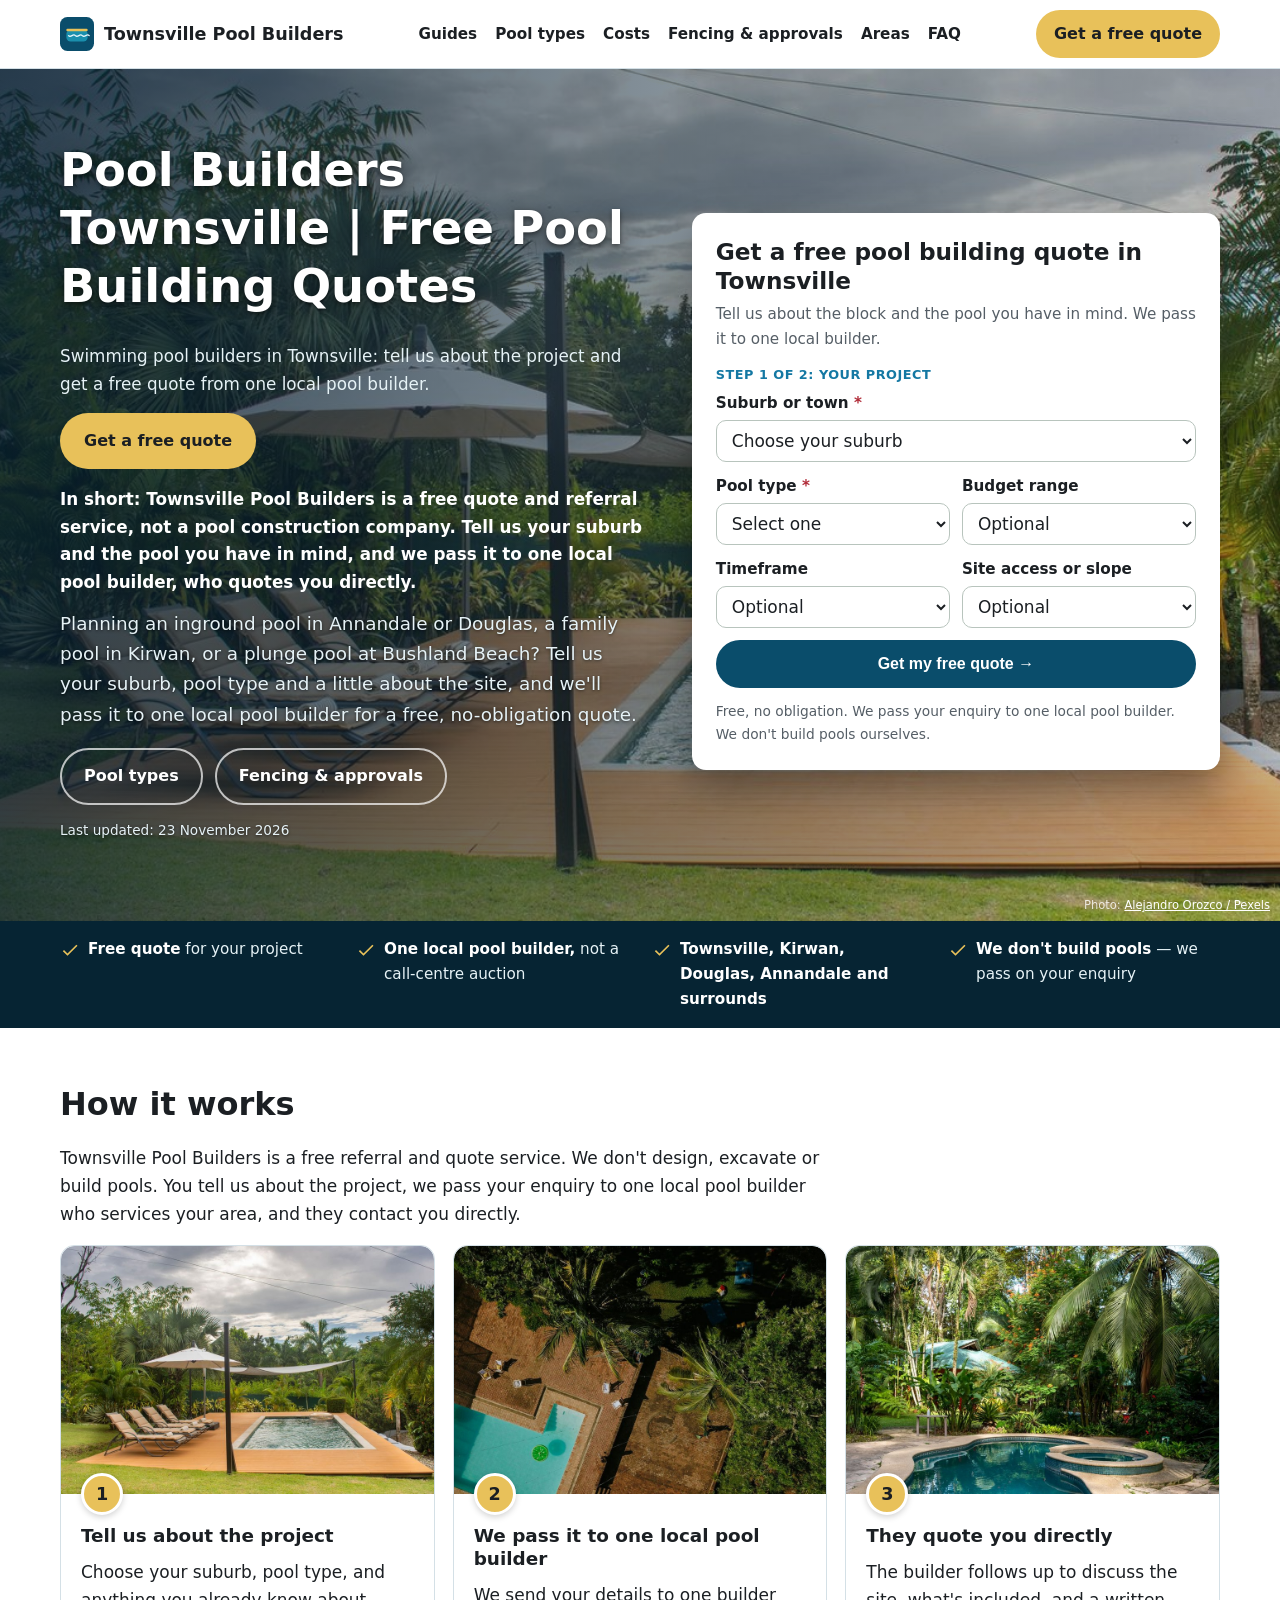
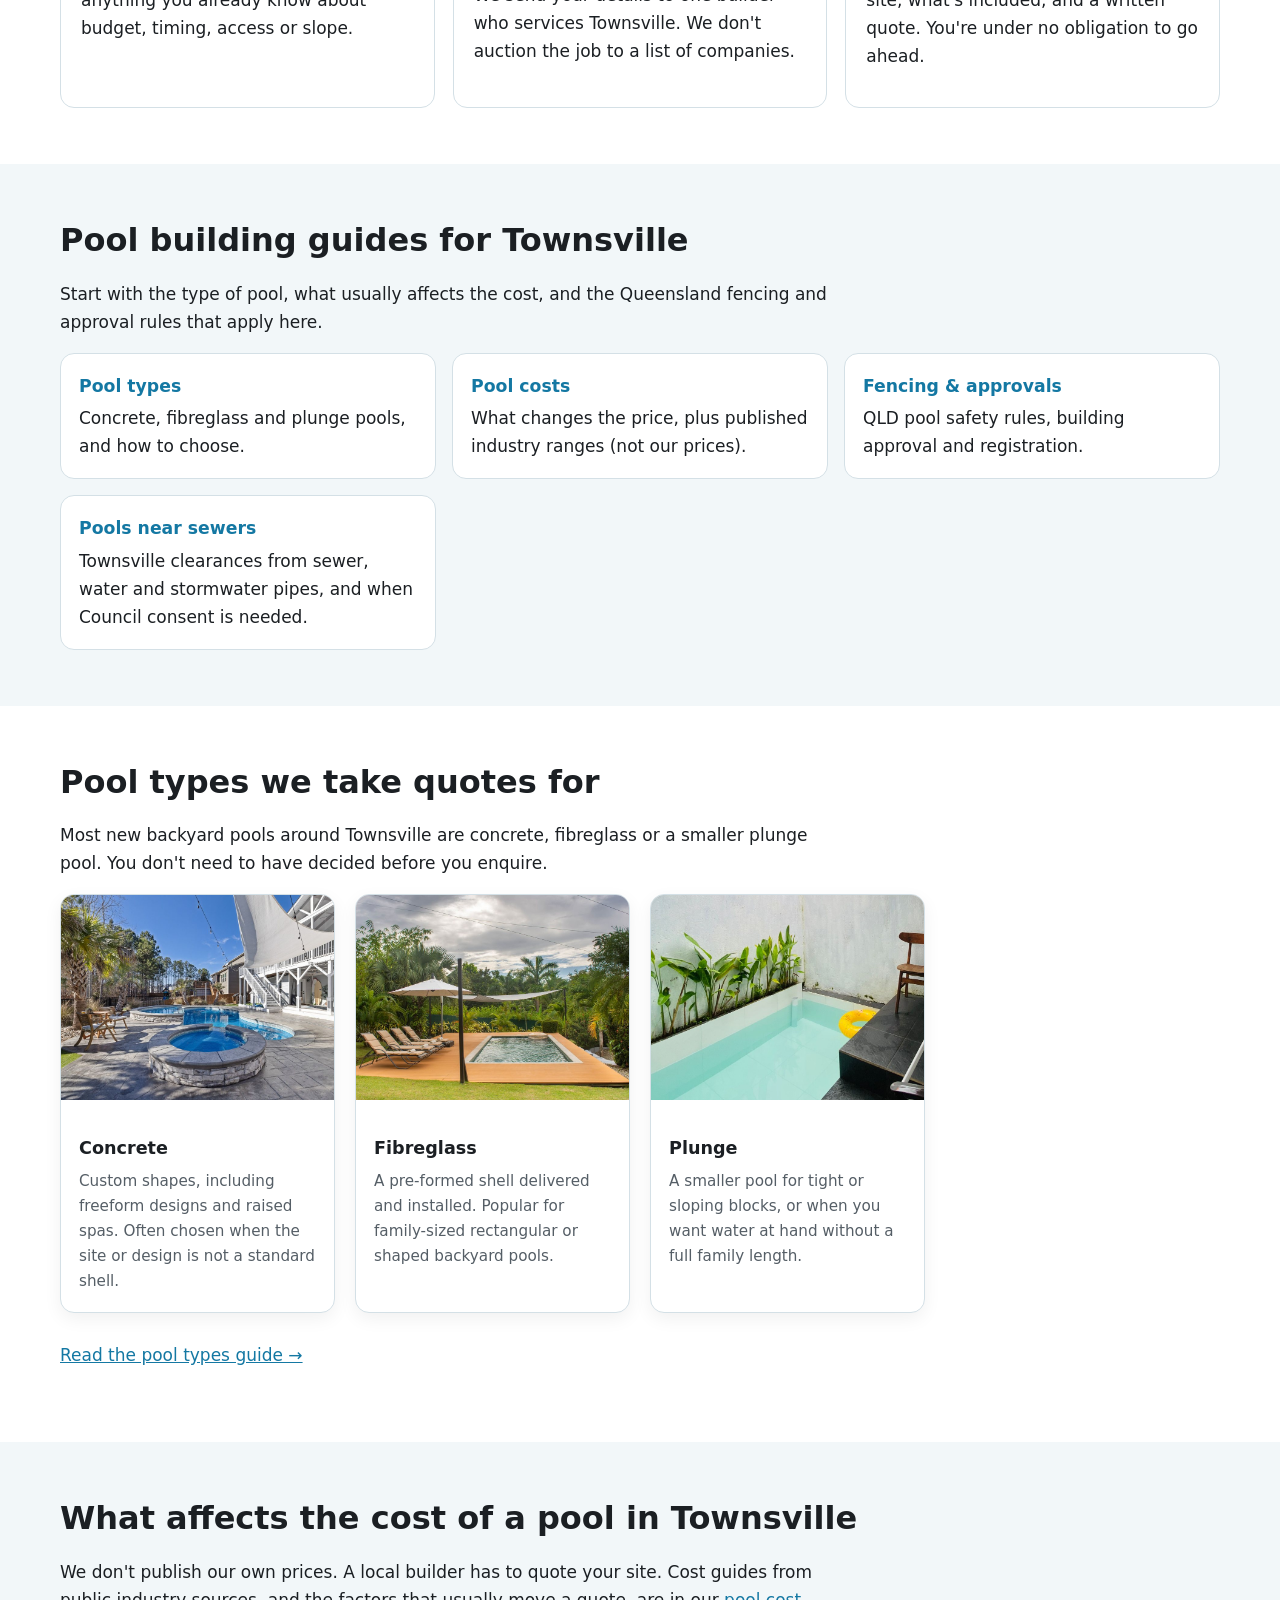
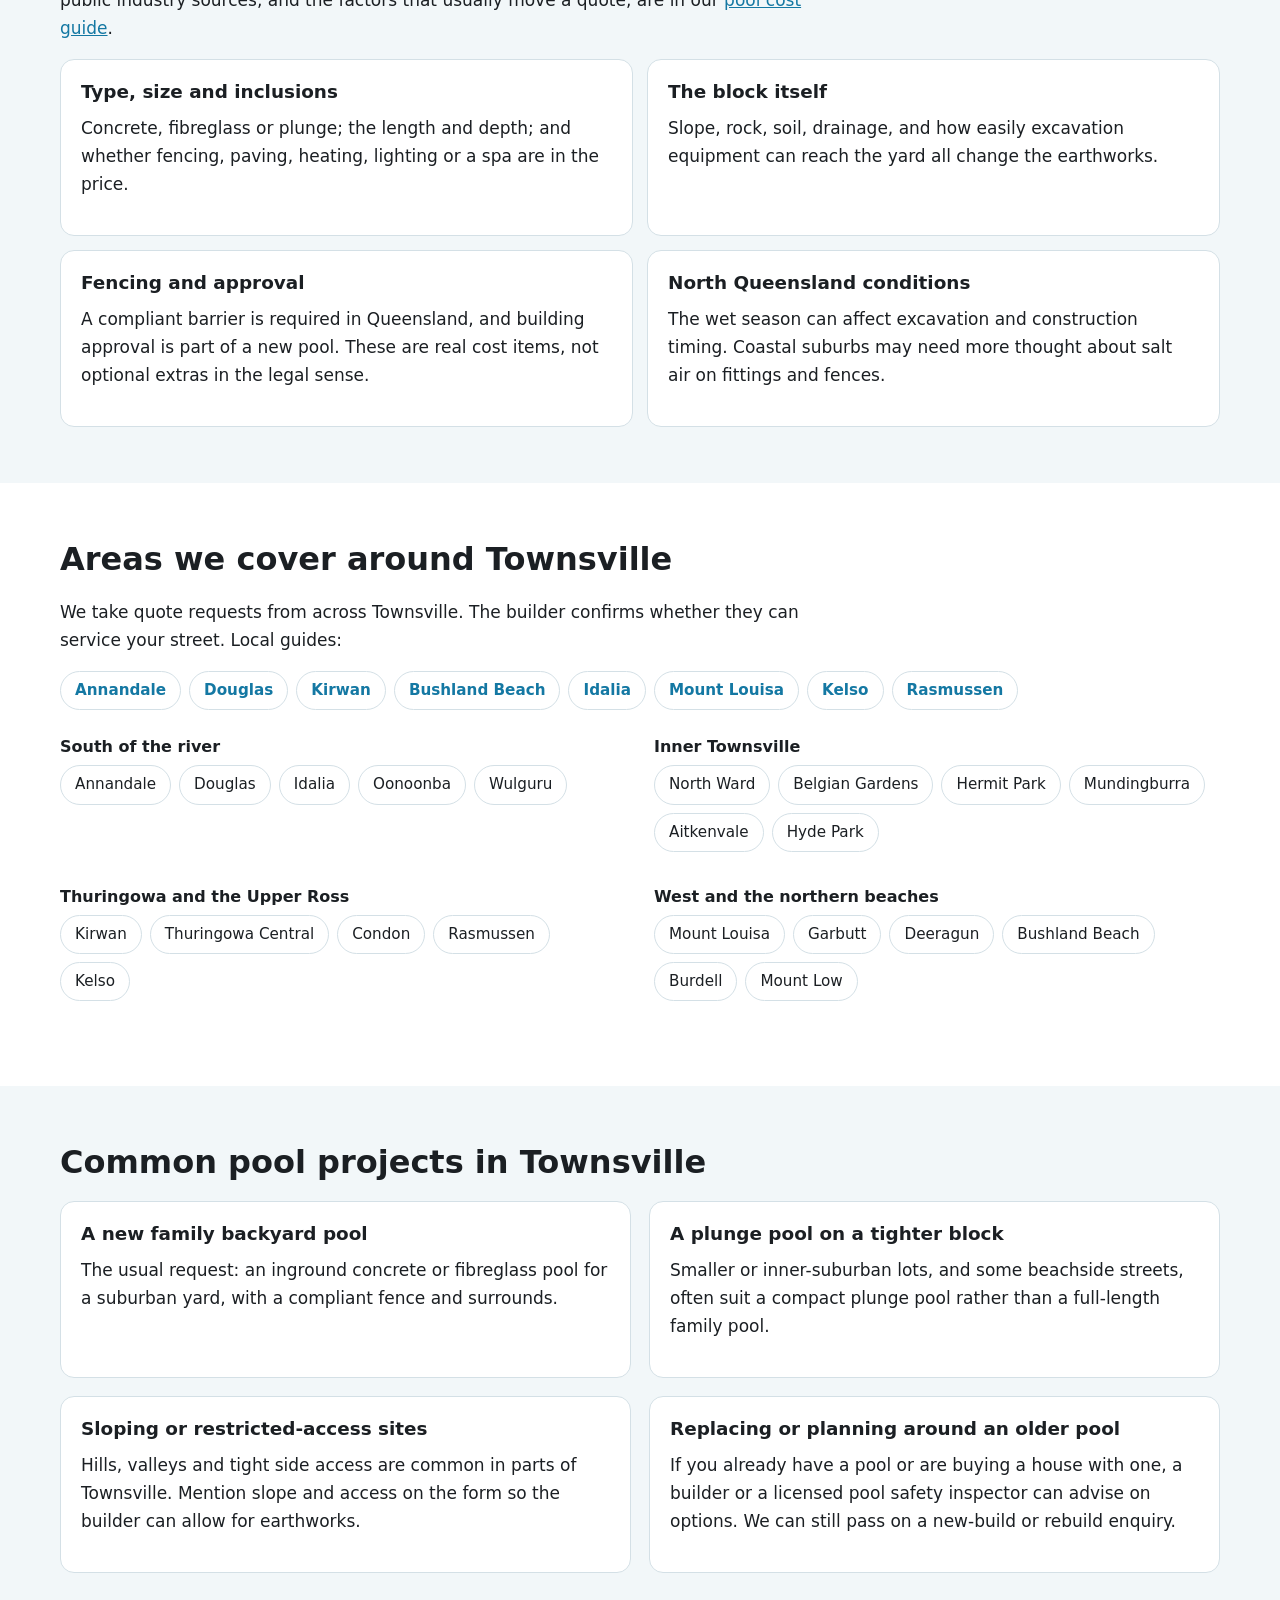
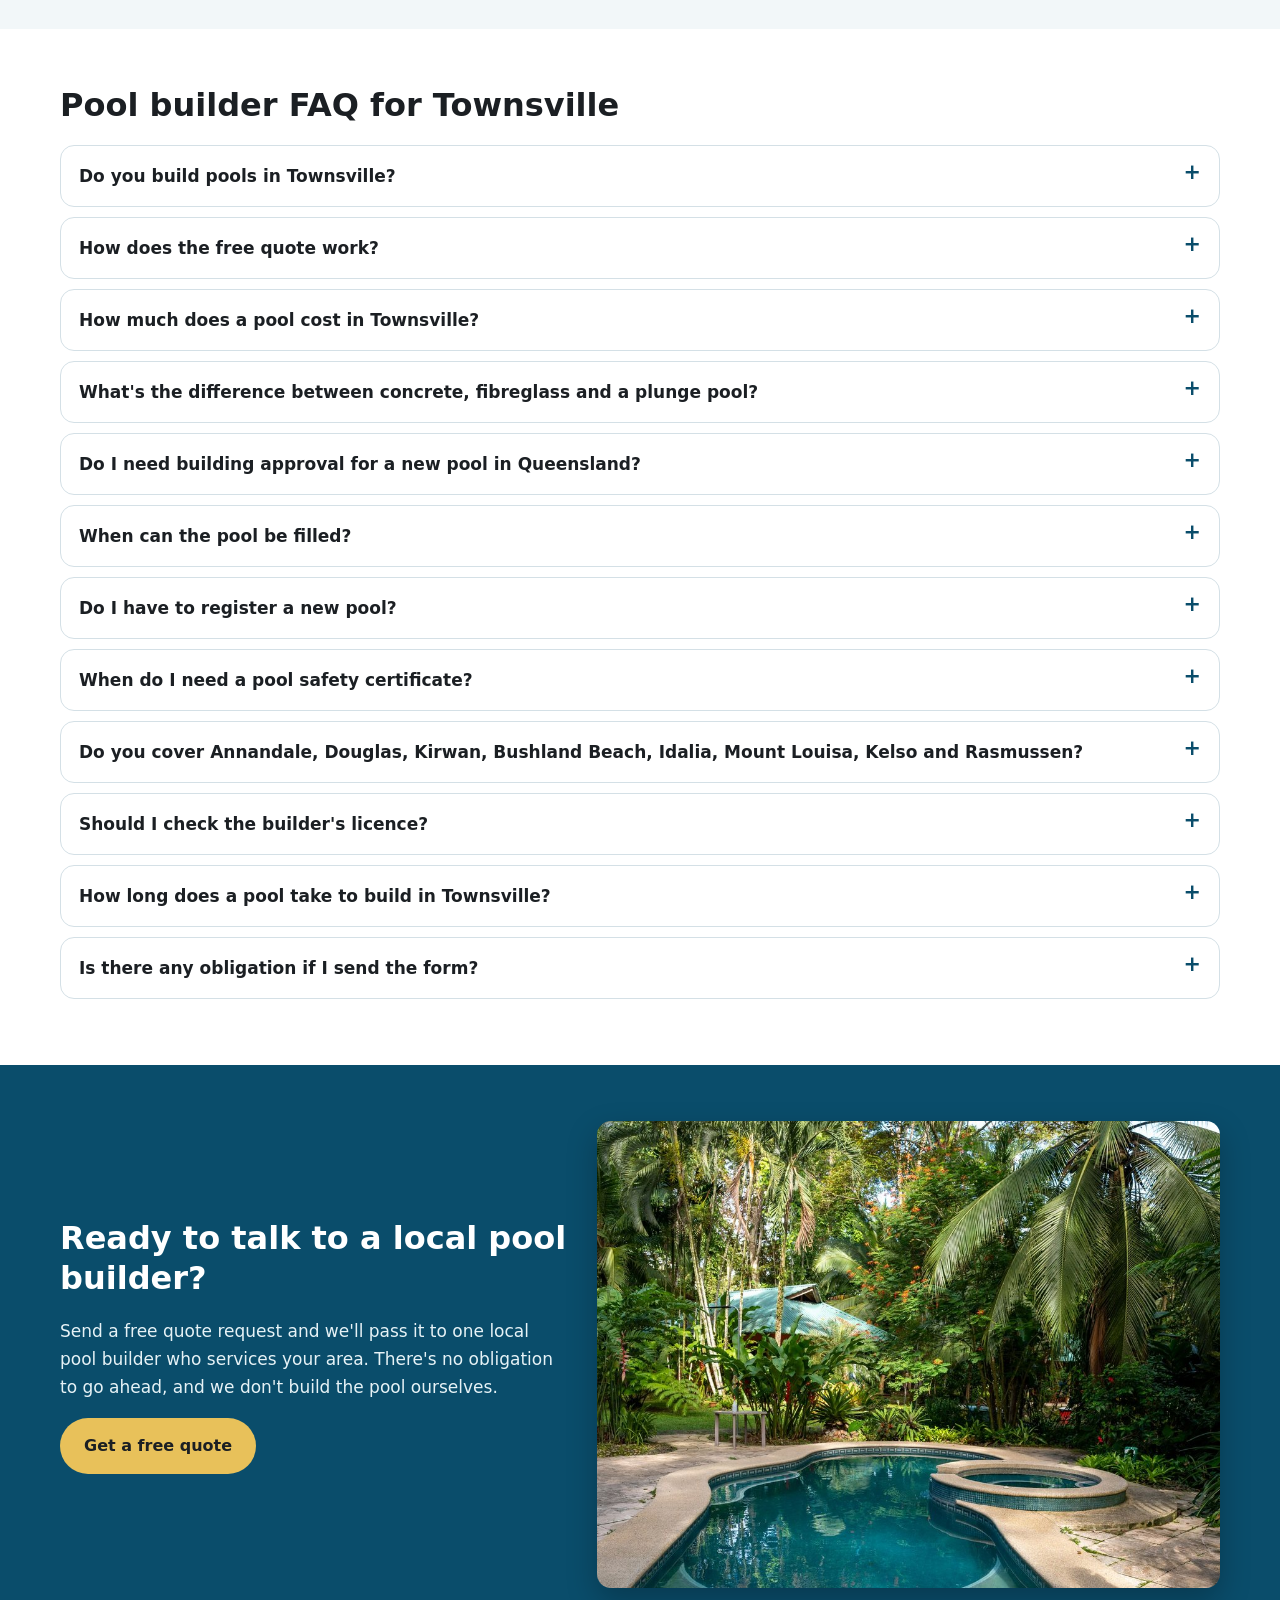
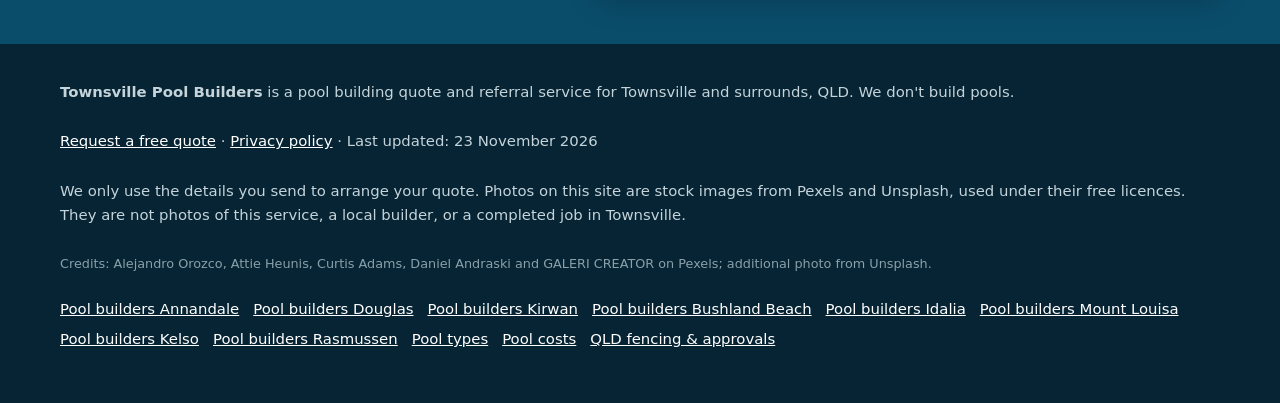
==== commit d6185f18: "Add guide page /pool-near-sewer-stormwater/" ====
--- a/index.html
+++ b/index.html
@@ -20,10 +20,9 @@
 <meta name="twitter:image" content="https://townsvillepoolbuilders.com.au/img/hero.jpg">
 <script>document.documentElement.classList.add('js')</script>
 <link rel="stylesheet" href="styles.css">
-<!-- GA4: Google tag (gtag.js) goes here once the GA4 property for townsvillepoolbuilders.com.au is created.
-<script async src="https://www.googletagmanager.com/gtag/js?id=G-XXXXXXXXXX"></script>
-<script>window.dataLayer=window.dataLayer||[];function gtag(){dataLayer.push(arguments);}gtag('js',new Date());gtag('config','G-XXXXXXXXXX');</script>
--->
+<!-- GA4 Measurement ID G-B7RGBRR4SV -->
+<script async src="https://www.googletagmanager.com/gtag/js?id=G-B7RGBRR4SV"></script>
+<script>window.dataLayer=window.dataLayer||[];function gtag(){dataLayer.push(arguments);}gtag('js',new Date());gtag('config','G-B7RGBRR4SV');</script>
 <script type="application/ld+json">
 {
  "@context": "https://schema.org",
@@ -433,6 +432,7 @@
       <a href="/pool-types/"><strong>Pool types</strong> Concrete, fibreglass and plunge pools, and how to choose.</a>
       <a href="/pool-costs/"><strong>Pool costs</strong> What changes the price, plus published industry ranges (not our prices).</a>
       <a href="/qld-pool-fencing-approvals/"><strong>Fencing &amp; approvals</strong> QLD pool safety rules, building approval and registration.</a>
+      <a href="/pool-near-sewer-stormwater/"><strong>Pools near sewers</strong> Townsville clearances from sewer, water and stormwater pipes, and when Council consent is needed.</a>
     </div>
   </div>
 </section>
